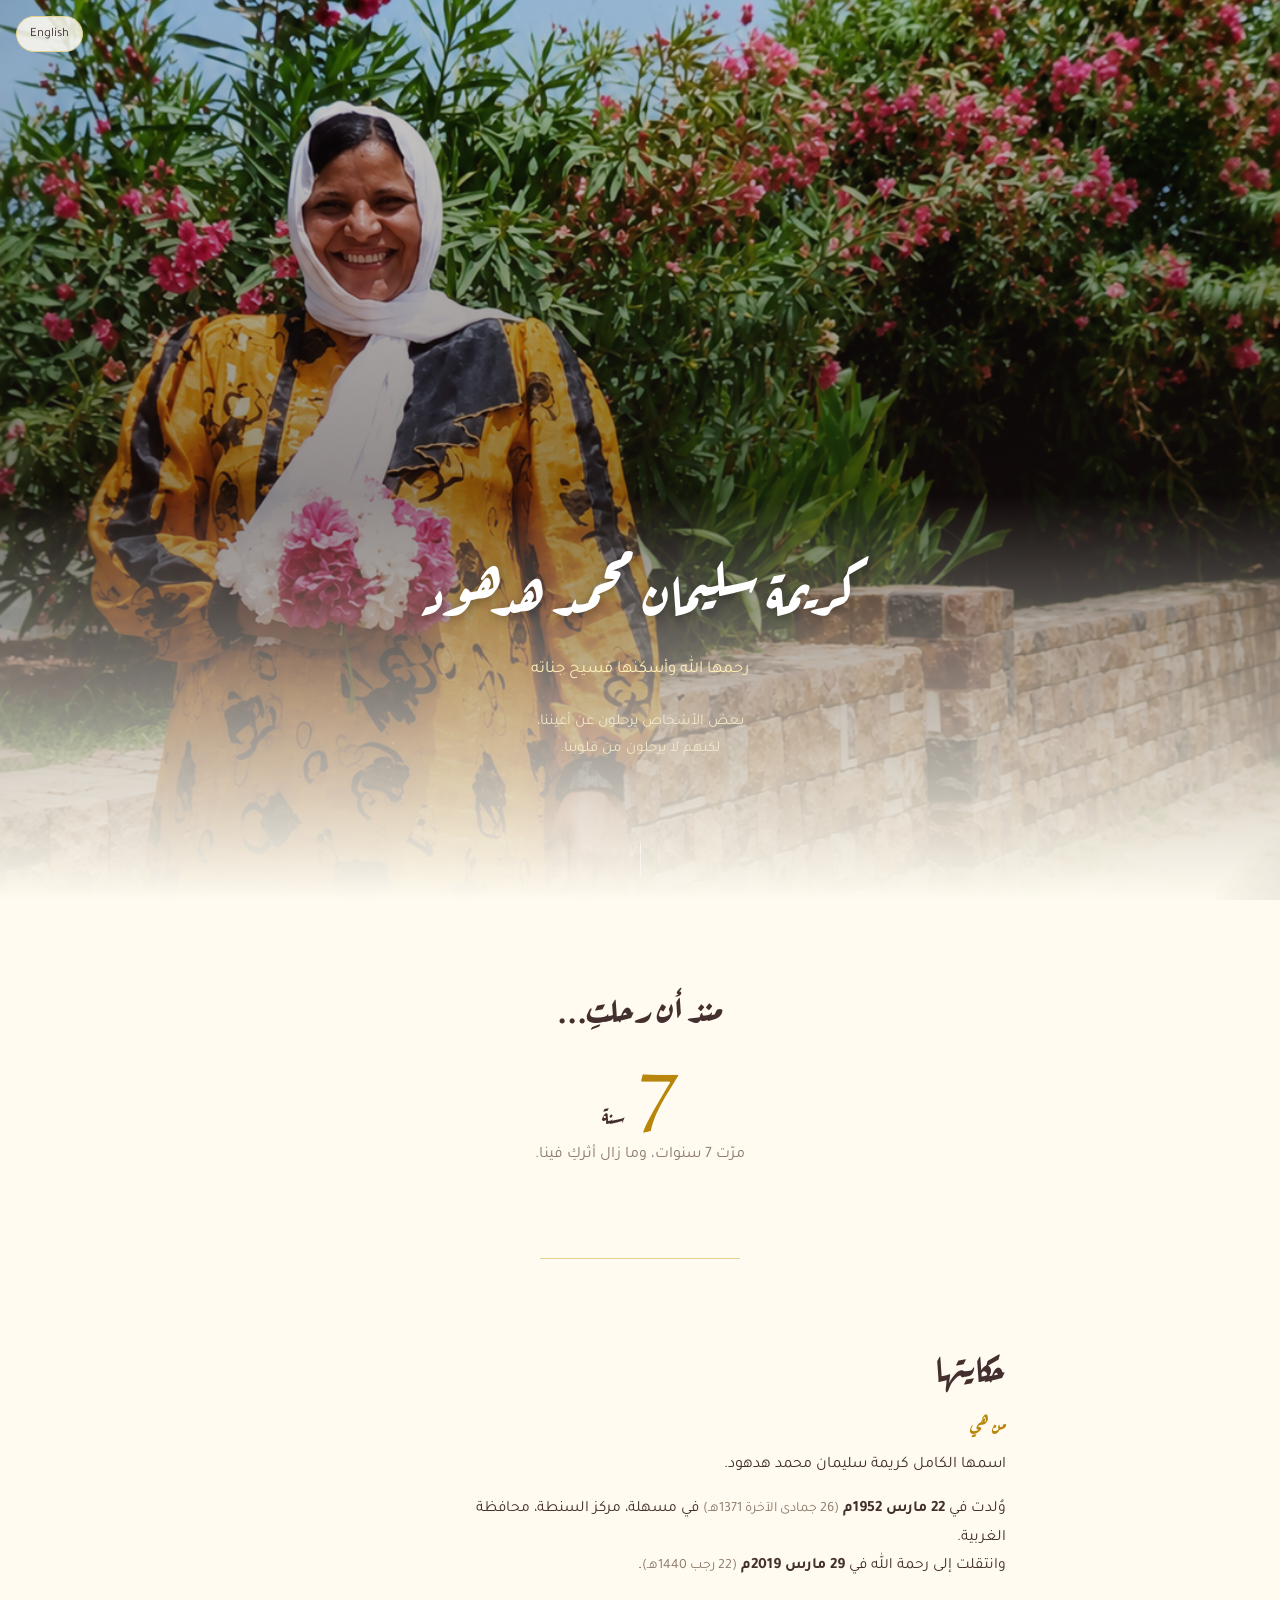
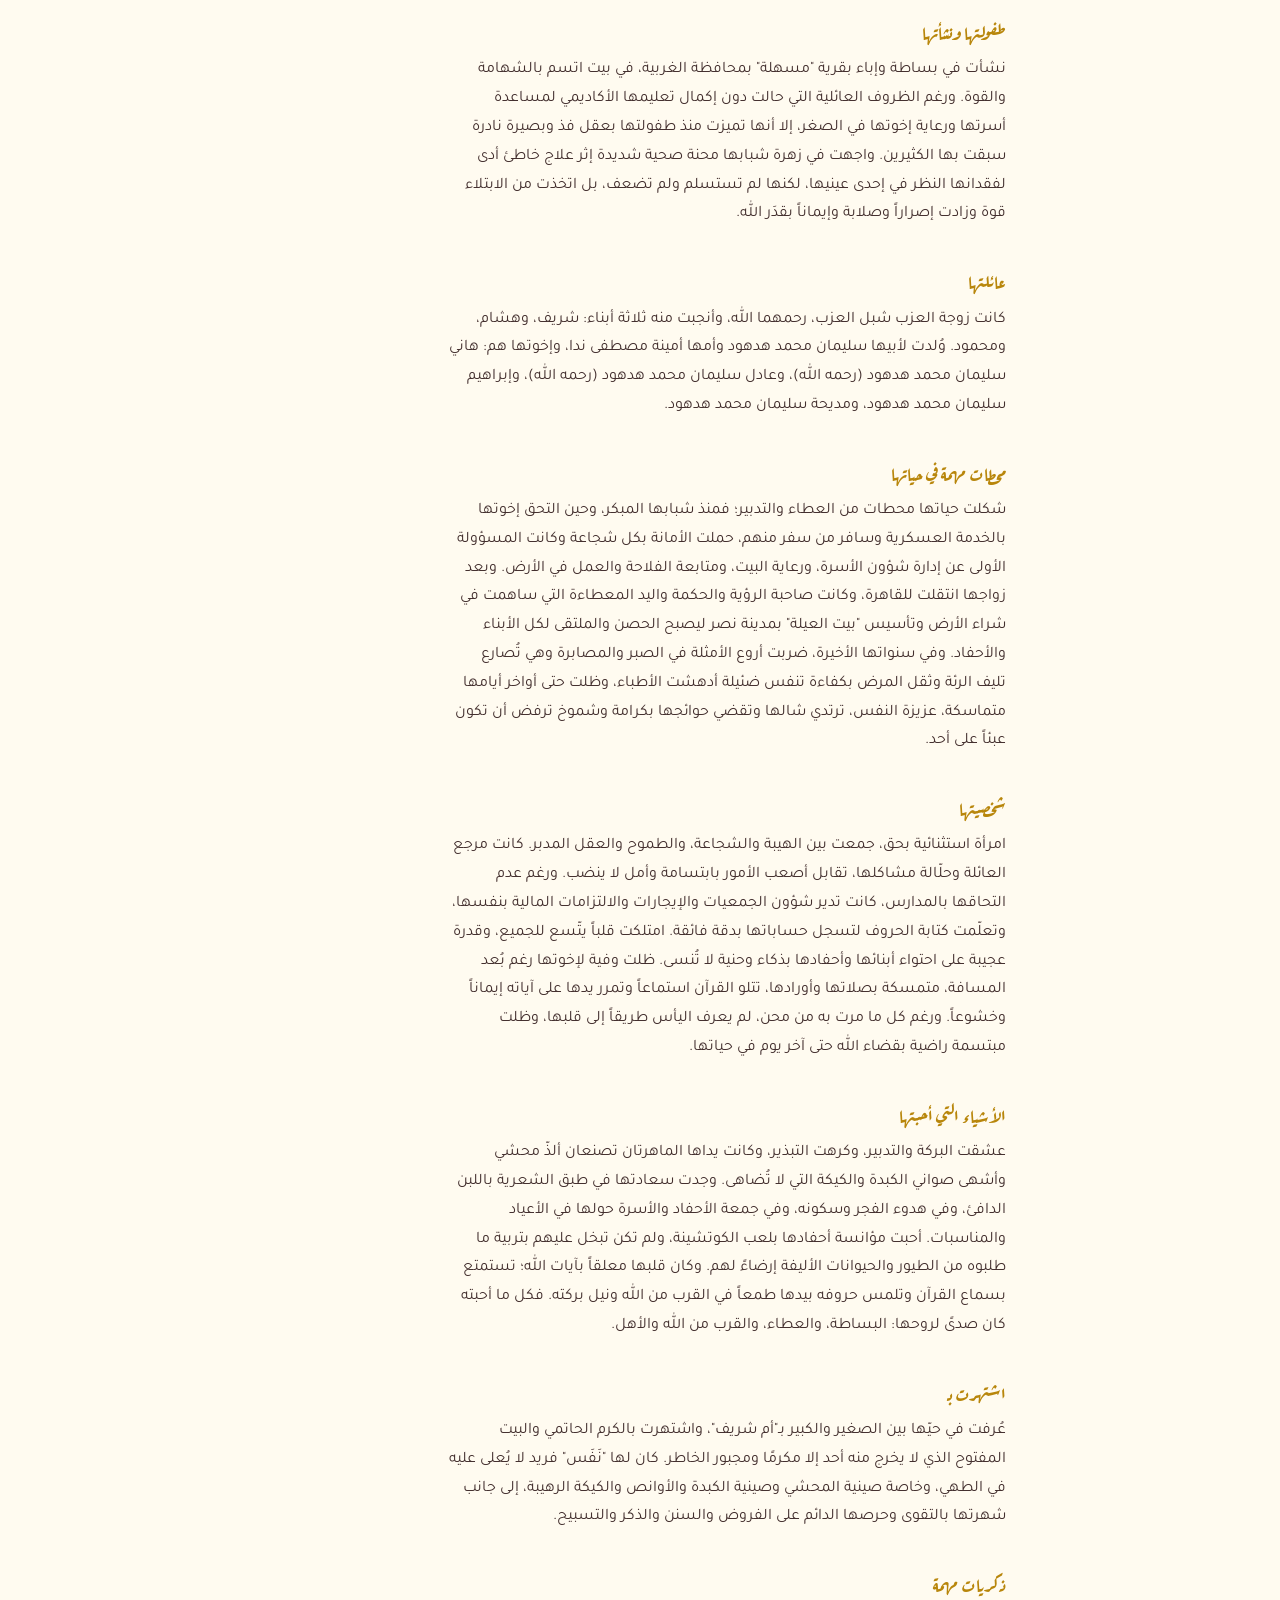
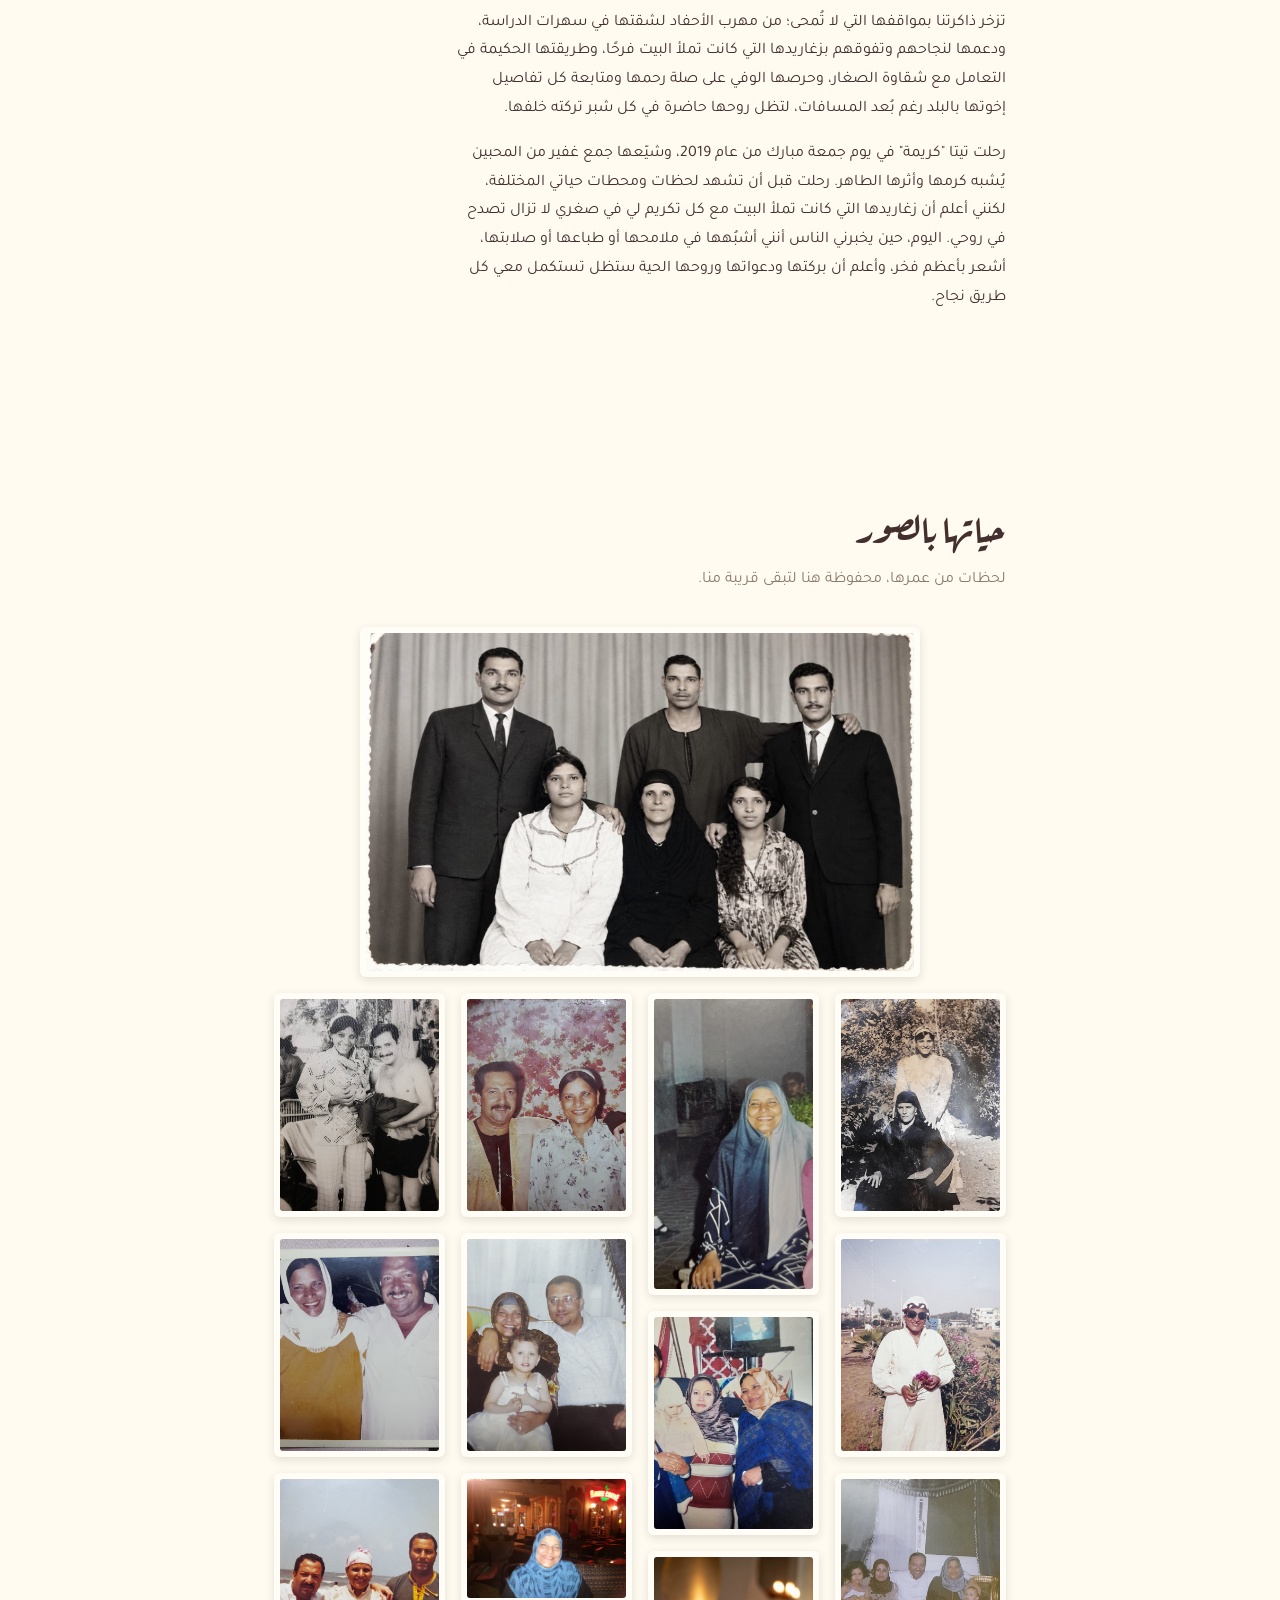
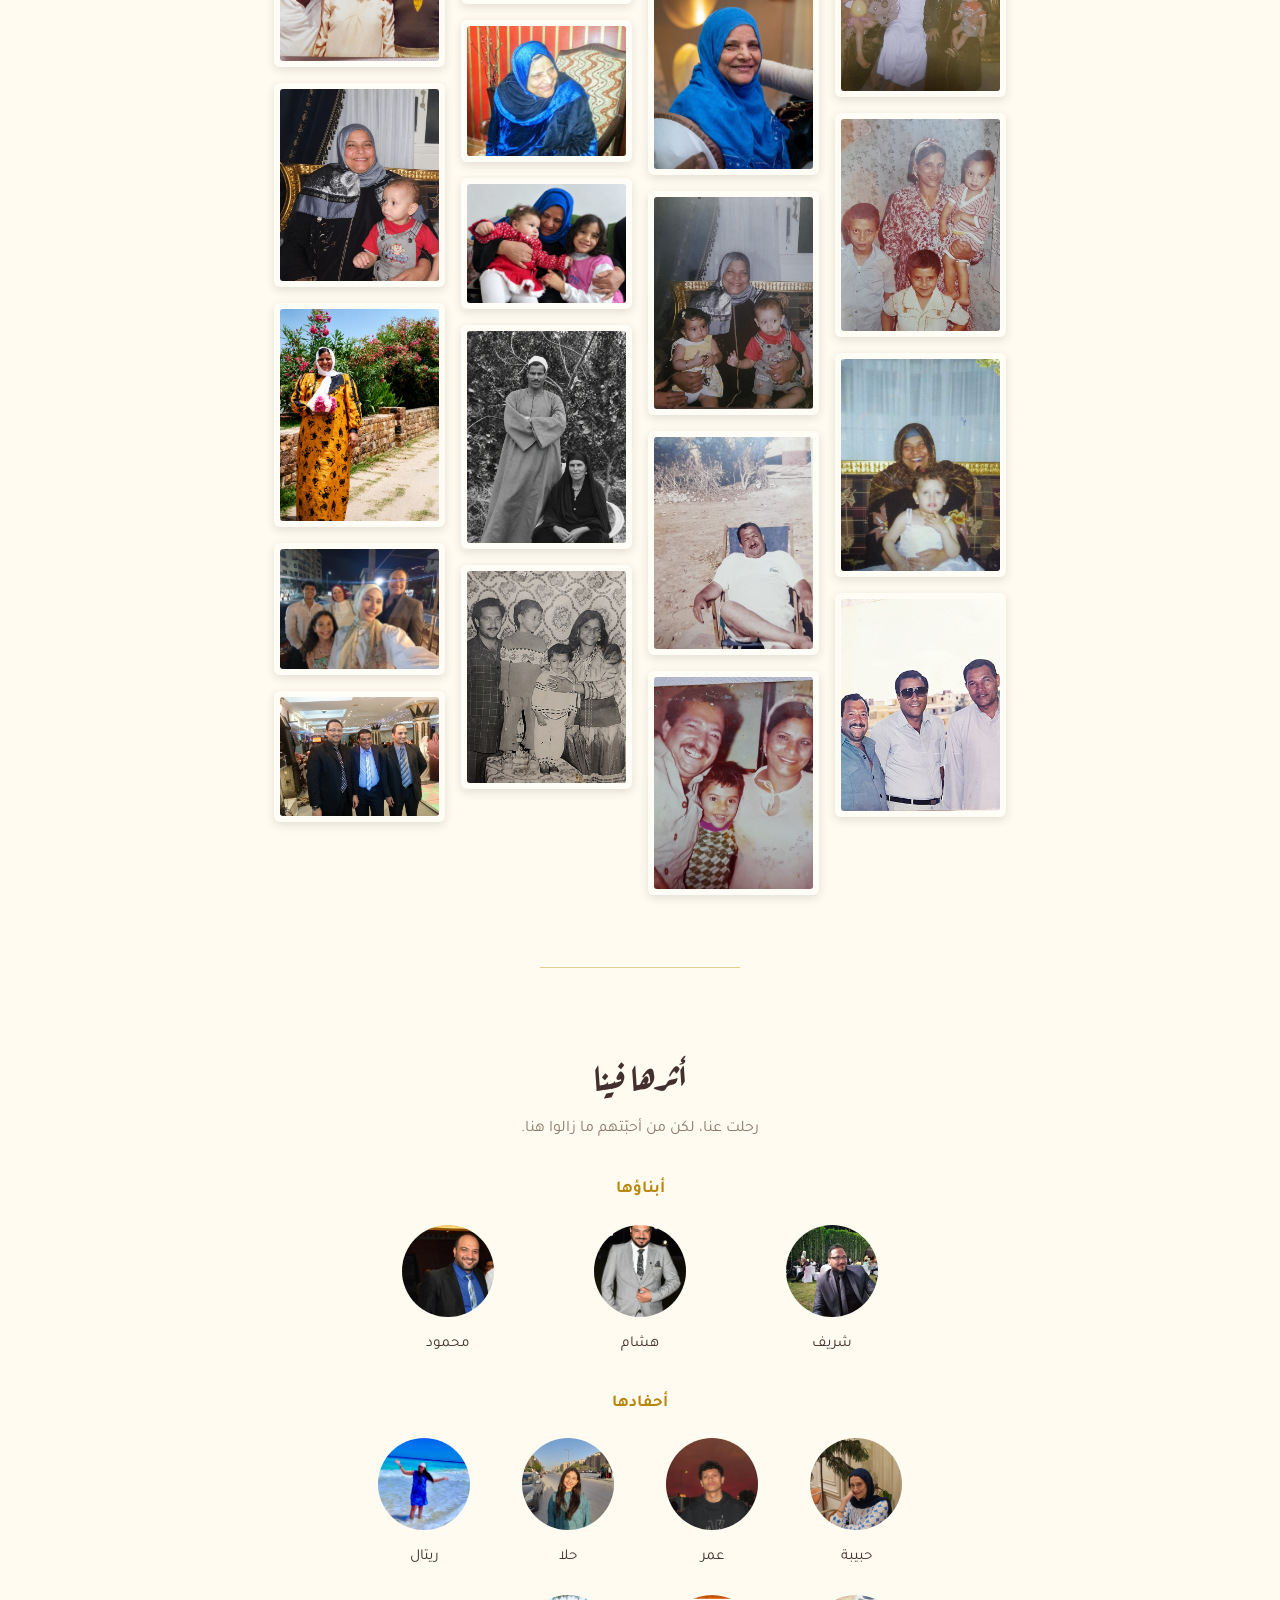
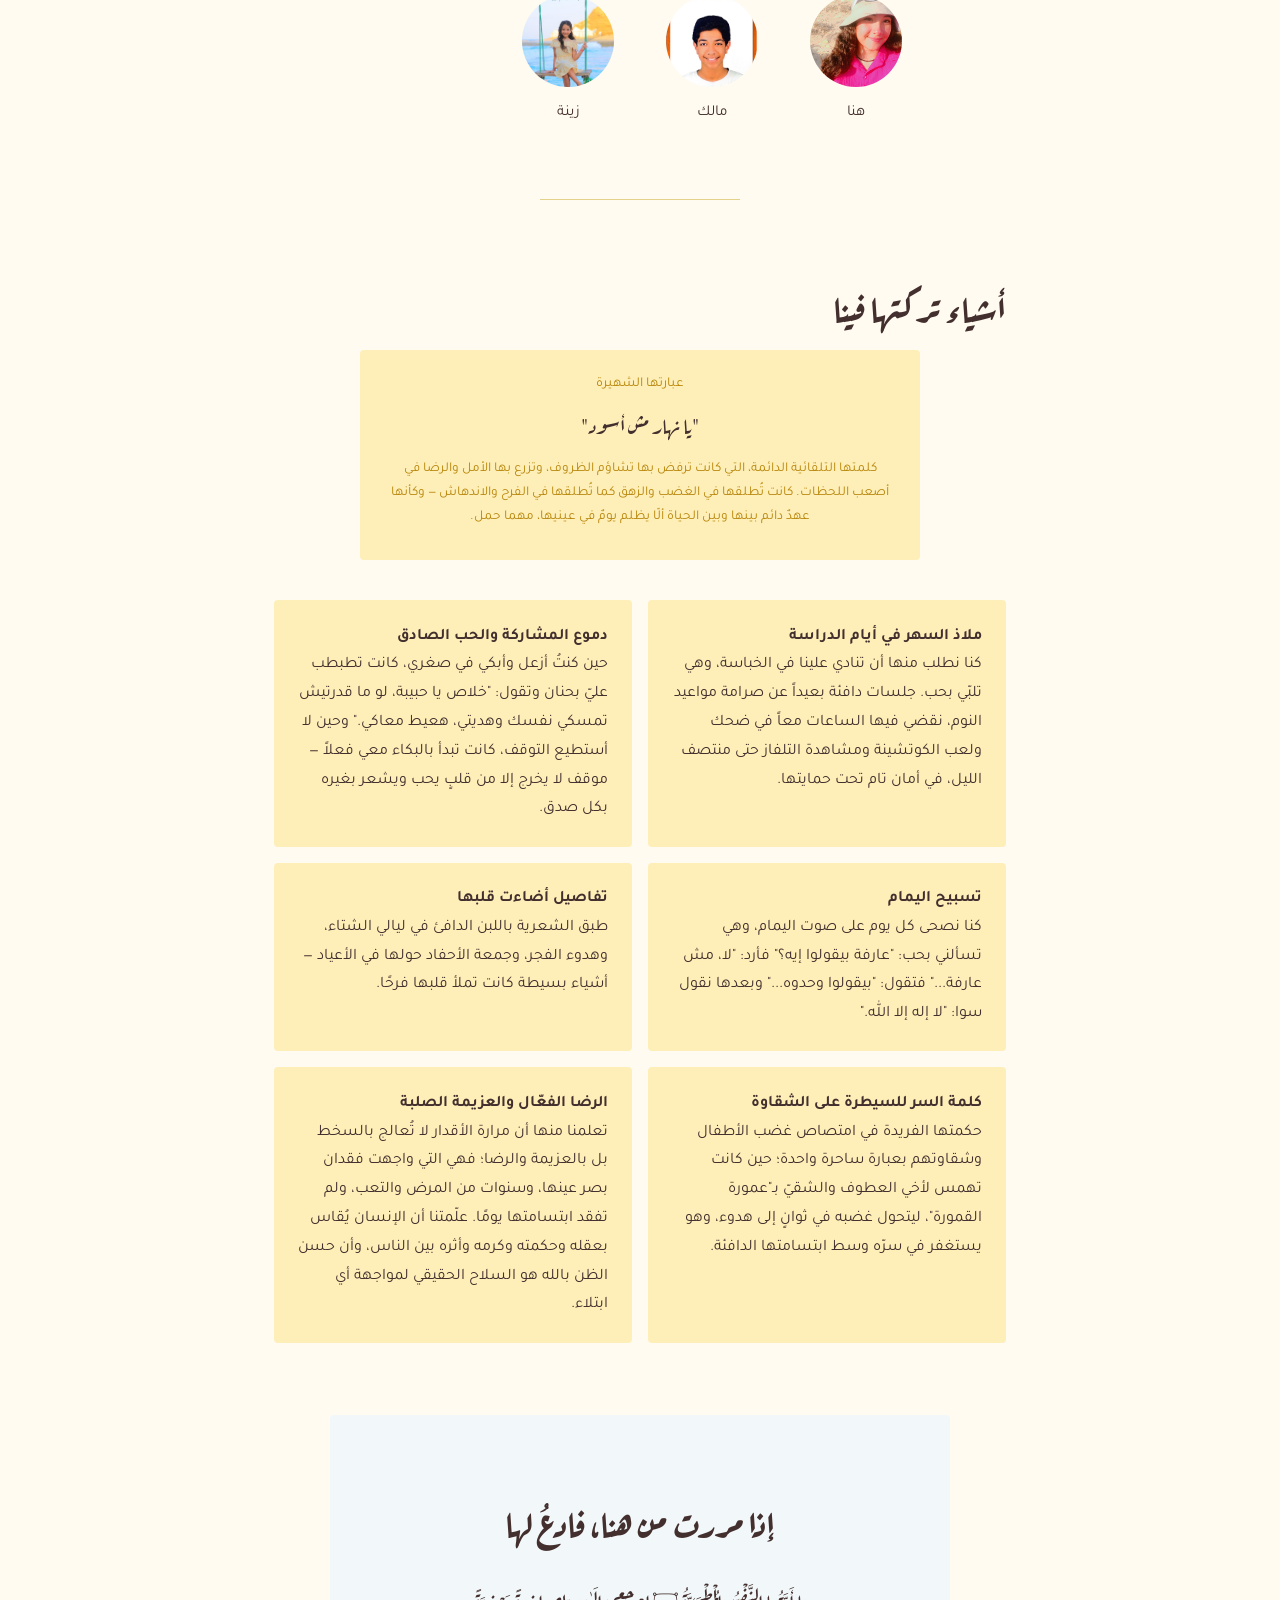
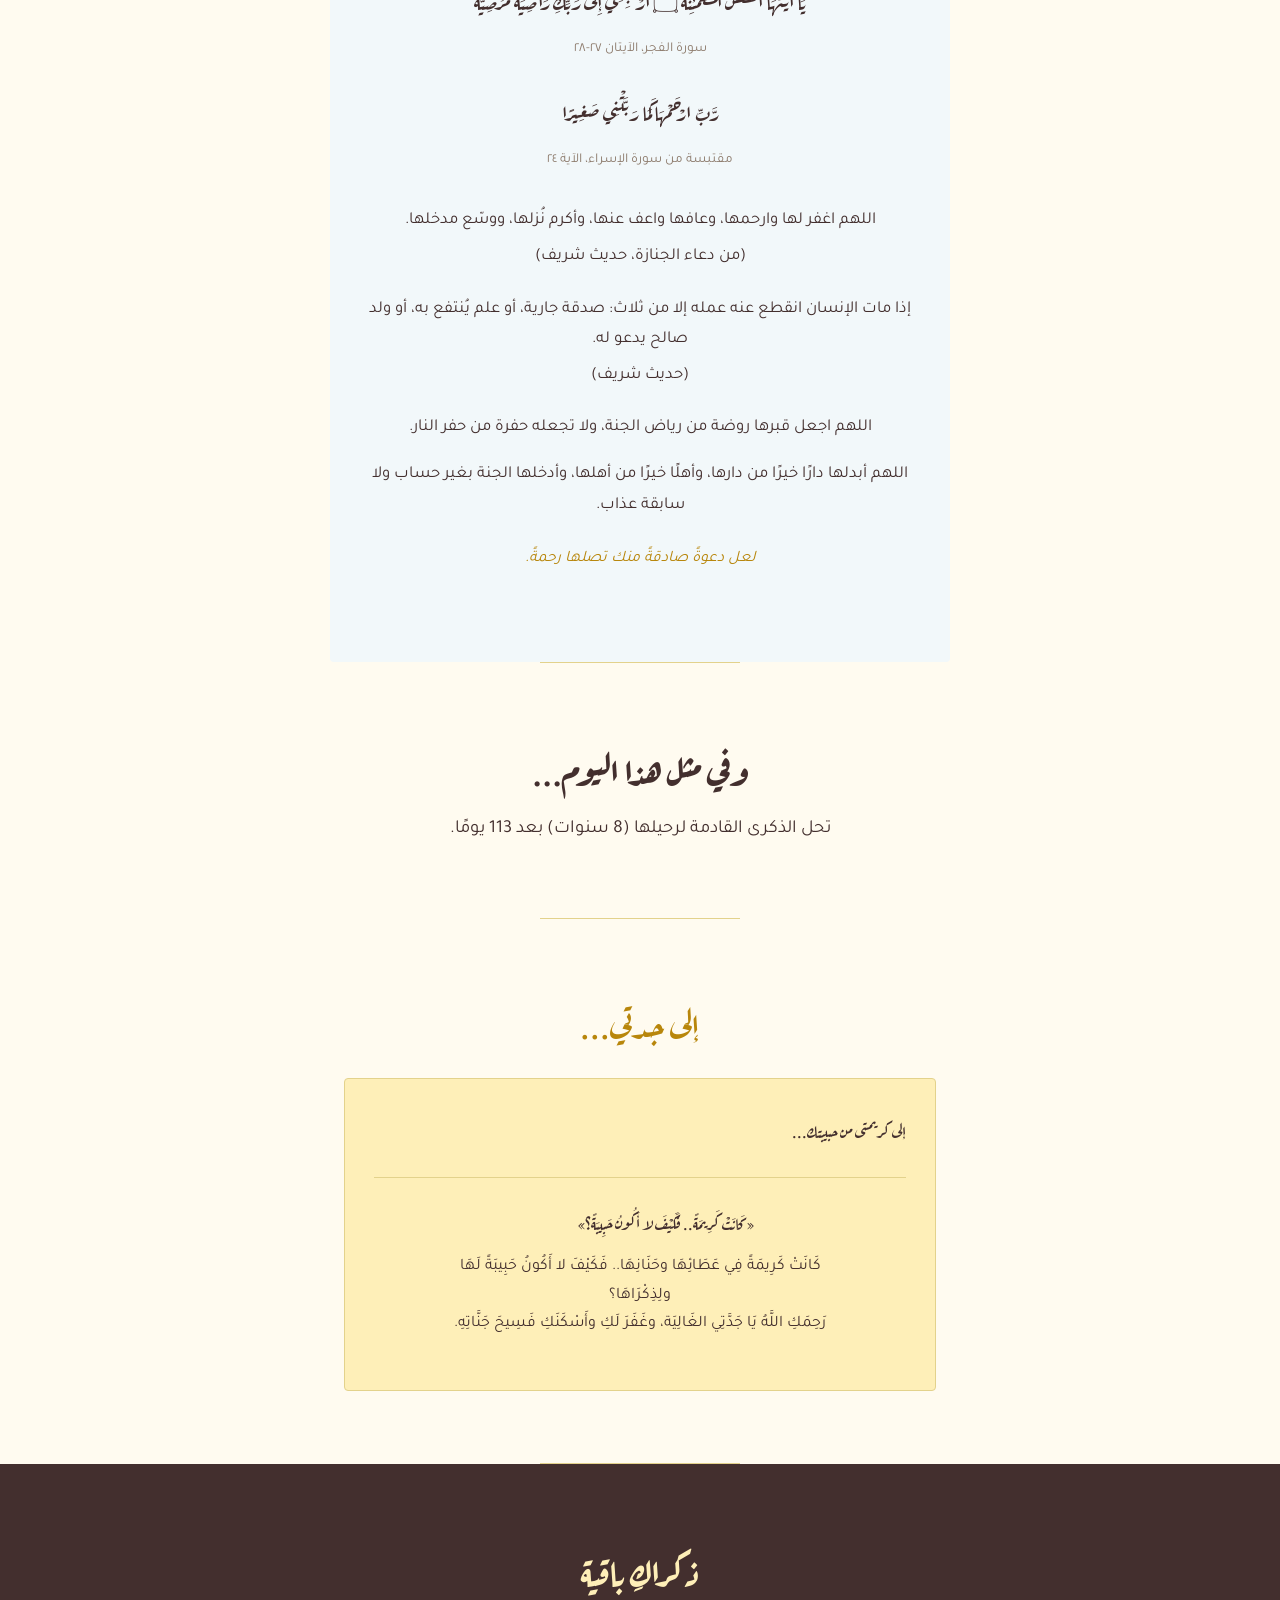
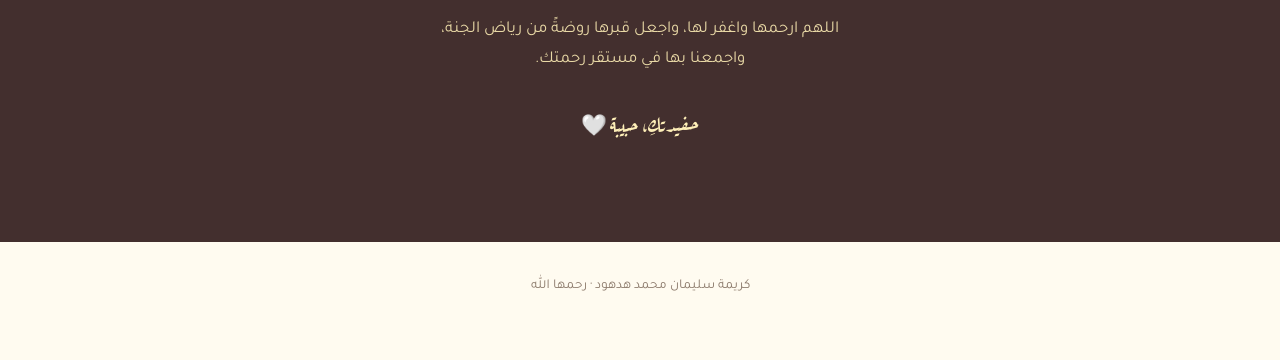
==== index.html @ f79d5afb "karimaa" ====
<!DOCTYPE html>
<html lang="ar" dir="rtl">
<head>
  <meta charset="UTF-8">
  <meta name="viewport" content="width=device-width, initial-scale=1.0">
  <title>كريمة سليمان محمد هدهود – في ذاكرتنا إلى الأبد</title>
  <meta name="description" content="صفحة تذكارية لكريمة سليمان محمد هدهود، رحمها الله. قصتها، صورها، وذكرياتنا معها، محفوظة هنا لتبقى حاضرة معنا على الدوام.">
  <meta name="robots" content="index, follow">
    <link rel="canonical" href="https://habibasherif-525.github.io/Karema_Soliman./">

  <!-- Open Graph -->
  <meta property="og:type" content="website">
  <meta property="og:title" content="كريمة سليمان محمد هدهود – في ذاكرتنا إلى الأبد">
  <meta property="og:description" content="صفحة تذكارية لكريمة سليمان محمد هدهود، رحمها الله. قصتها، صورها، وذكرياتنا معها.">
  <meta property="og:image" content="https://habibasherif-525.github.io/Karema_Soliman./assets/photos/تيتا الواجهة الرسمية.png>
  <meta property="og:url" content="https://habibasherif-525.github.io/Karema_Soliman./">
  <meta property="og:locale" content="ar_AR">
  
  <meta name="theme-color" content="#FFFBF0">

  <!-- Fonts: Aref Ruqaa (headings/name — artistic ruqaa script), Tajawal (body/long text) -->
  <link rel="preconnect" href="https://fonts.googleapis.com">
  <link rel="preconnect" href="https://fonts.gstatic.com" crossorigin>
  <link href="https://fonts.googleapis.com/css2?family=Aref+Ruqaa:wght@400;700&family=Tajawal:wght@300;400;500;700&display=swap" rel="stylesheet">

  <link rel="stylesheet" href="style.css">
</head>
<body>

  <div class="page-fold page-fold--tl" aria-hidden="true"></div>
  <div class="page-fold page-fold--br" aria-hidden="true"></div>

  <a href="index-en.html" class="lang-link" lang="en">English</a>

  <main>

    <!-- ============ HERO ============ -->
    <section class="hero" id="hero" aria-label="الترحيب">
      <div class="hero__media">
        <img src="assets/photos/تيتا الواجهة الرسمية.png" alt="[صورة جدتي]" class="hero__photo real-photo" data-placeholder-label="[صورة جدتي]">
        <div class="hero__overlay" aria-hidden="true"></div>
      </div>
      <div class="hero__content">
        <h1 class="hero__name js-fade-item">كريمة سليمان محمد هدهود</h1>
        <p class="hero__phrase js-fade-item">رحمها الله وأسكنها فسيح جناته</p>
        <p class="hero__quote js-fade-item">بعض الأشخاص يرحلون عن أعيننا، لكنهم لا يرحلون من قلوبنا.</p>
      </div>
      <div class="hero__scroll-cue" aria-hidden="true">
        <span></span>
      </div>
    </section>

    <!-- ============ YEARS SINCE ============ -->
    <section class="section section--center" id="years-since" aria-labelledby="years-since-title">
      <h2 id="years-since-title" class="section__title">منذ أن رحلتِ...</h2>
      <p class="years__number" id="yearsNumber" aria-live="polite">
        <span id="yearsValue">0</span> <span class="years__unit">سنة</span>
      </p>
      <p class="years__subtitle" id="yearsSubtitle">مرّت السنون، وما زال أثركِ فينا.</p>
    </section>

    <hr class="divider" aria-hidden="true">

    <!-- ============ HER STORY ============ -->
        <section class="section section--prose" id="story" aria-labelledby="story-title">
      <h2 id="story-title" class="section__title">حكايتها</h2>

      <div class="prose-block">
        <h3>من هي</h3>
        <p>
          اسمها الكامل كريمة سليمان محمد هدهود.
        </p>
        <p class="prose-block__dates">
          وُلدت في <strong>22 مارس 1952م</strong> <span class="hijri">(26 جمادى الآخرة 1371هـ)</span> في مسهلة، مركز السنطة، محافظة الغربية.<br>
          وانتقلت إلى رحمة الله في <strong>29 مارس 2019م</strong> <span class="hijri">(22 رجب 1440هـ)</span>.
        </p>
      </div>

      <div class="prose-block">
        <h3>طفولتها ونشأتها</h3>
        <p>نشأت في بساطة وإباء بقرية "مسهلة" بمحافظة الغربية، في بيت اتسم بالشهامة والقوة. ورغم الظروف العائلية التي حالت دون إكمال تعليمها الأكاديمي لمساعدة أسرتها ورعاية إخوتها في الصغر، إلا أنها تميزت منذ طفولتها بعقل فذ وبصيرة نادرة سبقت بها الكثيرين. واجهت في زهرة شبابها محنة صحية شديدة إثر علاج خاطئ أدى لفقدانها النظر في إحدى عينيها، لكنها لم تستسلم ولم تضعف، بل اتخذت من الابتلاء قوة وزادت إصراراً وصلابة وإيماناً بقدَر الله.</p>
      </div>

      <div class="prose-block">
        <h3>عائلتها</h3>
        <p>
         كانت زوجة العزب شبل العزب، رحمهما الله، وأنجبت منه ثلاثة أبناء: شريف، وهشام، ومحمود. وُلدت لأبيها سليمان محمد هدهود وأمها أمينة مصطفى ندا، وإخوتها هم: هاني سليمان محمد هدهود (رحمه الله)، وعادل سليمان محمد هدهود (رحمه الله)، وإبراهيم سليمان محمد هدهود، ومديحة سليمان محمد هدهود.
        </p>
      </div>

      <div class="prose-block">
        <h3>محطات مهمة في حياتها</h3>
        <p>شكلت حياتها محطات من العطاء والتدبير؛ فمنذ شبابها المبكر، وحين التحق إخوتها بالخدمة العسكرية وسافر من سفر منهم، حملت الأمانة بكل شجاعة وكانت المسؤولة الأولى عن إدارة شؤون الأسرة، ورعاية البيت، ومتابعة الفلاحة والعمل في الأرض. وبعد زواجها انتقلت للقاهرة، وكانت صاحبة الرؤية والحكمة واليد المعطاءة التي ساهمت في شراء الأرض وتأسيس "بيت العيلة" بمدينة نصر ليصبح الحصن والملتقى لكل الأبناء والأحفاد. وفي سنواتها الأخيرة، ضربت أروع الأمثلة في الصبر والمصابرة وهي تُصارع تليف الرئة وثقل المرض بكفاءة تنفس ضئيلة أدهشت الأطباء، وظلت حتى أواخر أيامها متماسكة، عزيزة النفس، ترتدي شالها وتقضي حوائجها بكرامة وشموخ ترفض أن تكون عبئاً على أحد.</p>
      </div>

      <div class="prose-block">
        <h3>شخصيتها</h3>
        <p>امرأة استثنائية بحق، جمعت بين الهيبة والشجاعة، والطموح والعقل المدبر. كانت مرجع العائلة وحلّالة مشاكلها، تقابل أصعب الأمور بابتسامة وأمل لا ينضب. ورغم عدم التحاقها بالمدارس، كانت تدير شؤون الجمعيات والإيجارات والالتزامات المالية بنفسها، وتعلّمت كتابة الحروف لتسجل حساباتها بدقة فائقة. امتلكت قلباً يتّسع للجميع، وقدرة عجيبة على احتواء أبنائها وأحفادها بذكاء وحنية لا تُنسى. ظلت وفية لإخوتها رغم بُعد المسافة، متمسكة بصلاتها وأورادها، تتلو القرآن استماعاً وتمرر يدها على آياته إيماناً وخشوعاً. ورغم كل ما مرت به من محن، لم يعرف اليأس طريقاً إلى قلبها، وظلت مبتسمة راضية بقضاء الله حتى آخر يوم في حياتها.</p>
      </div>

      <div class="prose-block">
        <h3>الأشياء التي أحبتها</h3>
        <p>عشقت البركة والتدبير، وكرهت التبذير، وكانت يداها الماهرتان تصنعان ألذّ محشي وأشهى صواني الكبدة والكيكة التي لا تُضاهى. وجدت سعادتها في طبق الشعرية باللبن الدافئ، وفي هدوء الفجر وسكونه، وفي جمعة الأحفاد والأسرة حولها في الأعياد والمناسبات. أحبت مؤانسة أحفادها بلعب الكوتشينة، ولم تكن تبخل عليهم بتربية ما طلبوه من الطيور والحيوانات الأليفة إرضاءً لهم. وكان قلبها معلقاً بآيات الله؛ تستمتع بسماع القرآن وتلمس حروفه بيدها طمعاً في القرب من الله ونيل بركته. فكل ما أحبته كان صدىً لروحها: البساطة، والعطاء، والقرب من الله والأهل.</p>
      </div>

      <div class="prose-block">
        <h3>اشتهرت بـ</h3>
        <p>عُرفت في حيّها بين الصغير والكبير بـ"أم شريف"، واشتهرت بالكرم الحاتمي والبيت المفتوح الذي لا يخرج منه أحد إلا مكرمًا ومجبور الخاطر. كان لها "نَفَس" فريد لا يُعلى عليه في الطهي، وخاصة صينية المحشي وصينية الكبدة والأوانص والكيكة الرهيبة، إلى جانب شهرتها بالتقوى وحرصها الدائم على الفروض والسنن والذكر والتسبيح.</p>
      </div>

      <div class="prose-block">
        <h3>ذكريات مهمة</h3>
        <p>تزخر ذاكرتنا بمواقفها التي لا تُمحى؛ من مهرب الأحفاد لشقتها في سهرات الدراسة، ودعمها لنجاحهم وتفوقهم بزغاريدها التي كانت تملأ البيت فرحًا، وطريقتها الحكيمة في التعامل مع شقاوة الصغار، وحرصها الوفي على صلة رحمها ومتابعة كل تفاصيل إخوتها بالبلد رغم بُعد المسافات، لتظل روحها حاضرة في كل شبر تركته خلفها.</p>
  <p>رحلت تيتا "كريمة" في يوم جمعة مبارك من عام 2019، وشيّعها جمع غفير من المحبين يُشبه كرمها وأثرها الطاهر. رحلت قبل أن تشهد لحظات ومحطات حياتي المختلفة، لكنني أعلم أن زغاريدها التي كانت تملأ البيت مع كل تكريم لي في صغري لا تزال تصدح في روحي. اليوم، حين يخبرني الناس أنني أشبُهها في ملامحها أو طباعها أو صلابتها، أشعر بأعظم فخر، وأعلم أن بركتها ودعواتها وروحها الحية ستظل تستكمل معي كل طريق نجاح.</p>
</div>
    </section>

<!-- ============ PHOTO GALLERY ============ -->
    <section class="section" id="gallery" aria-labelledby="gallery-title">
      <h2 id="gallery-title" class="section__title">حياتها بالصور</h2>
      <p class="section__lede">لحظات من عمرها، محفوظة هنا لتبقى قريبة منا.</p>

      <div class="gallery" id="galleryGrid">
       <button class="photo-frame photo-frame--featured" aria-haspopup="dialog">
          <img src="assets/photos/تيتا مع اخواتها.jpeg" alt="تيتا مع اخواتها و والدتها" loading="lazy" class="real-photo" data-placeholder-label="تيتا مع إخوتها">
        </button>
        <button class="photo-frame" aria-haspopup="dialog">
          <img src="assets/photos/تيتا ومامتها.jpeg" alt="تيتا كريمة مع والدتها" loading="lazy" class="real-photo" data-placeholder-label="تيتا كريمة مع والدتها">
        </button>
        <button class="photo-frame" aria-haspopup="dialog">
          <img src="assets/photos/تيتا.jpeg" alt="تيتا كريمة" loading="lazy" class="real-photo" data-placeholder-label="تيتا كريمة">
        </button>
        <button class="photo-frame" aria-haspopup="dialog">
          <img src="assets/photos/احنا وتيتا.jpeg" alt="تيتا مع ابنها البكر و زوجته وحفيديها حبيبة و عمر" loading="lazy" class="real-photo" data-placeholder-label="تيتا مع ابنها البكر">
        </button>
        <button class="photo-frame " aria-haspopup="dialog">
          <img src="assets/photos/تيتا مع ولادها.jpeg" alt="تيتا مع أبنائها" loading="lazy" class="real-photo" data-placeholder-label="تيتا مع أبنائها">
        </button>
        <button class="photo-frame" aria-haspopup="dialog">
          <img src="assets/photos/انا وتيتا.jpeg" alt="تيتا كريمة مع حفيدتها حبيبة" loading="lazy" class="real-photo" data-placeholder-label="تيتا مع حبيبة">
        </button>
        <button class="photo-frame" aria-haspopup="dialog">
          <img src="assets/photos/جدو وجدوهانى و جدوعادل.jpeg" alt="زوجها واخوها عادل و اخوها هانى" loading="lazy" class="real-photo" data-placeholder-label="جدو مع هاني وعادل">
        </button>
        <button class="photo-frame" aria-haspopup="dialog">
          <img src="assets/photos/تيتة فى فرح بابا.jpeg" alt="تيتا كريمة فى فرح ابنها البكر شريف" loading="lazy" class="real-photo" data-placeholder-label="تيتا في فرح شريف">
        </button>
        <button class="photo-frame" aria-haspopup="dialog">
          <img src="assets/photos/انا و ماما و تيتا.jpeg" alt="تيتا مع حفيدتها حبيبة وزوجة ابنها البكر هبة" loading="lazy" class="real-photo" data-placeholder-label="تيتا مع حبيبة وهبة">
        </button>
        <button class="photo-frame" aria-haspopup="dialog">
          <img src="assets/photos/تيتا6.jpg" alt="تيتا كريمة" loading="lazy" class="real-photo" data-placeholder-label="تيتا كريمة">
        </button>
        <button class="photo-frame" aria-haspopup="dialog">
          <img src="assets/photos/تيتا و عمر و ريتال.jpeg" alt="تيتا مع حفيديها عمر و ريتال" loading="lazy" class="real-photo" data-placeholder-label="تيتا مع عمر وريتال">
        </button>
        <button class="photo-frame" aria-haspopup="dialog">
          <img src="assets/photos/جدو.jpeg" alt="جدو العزب" loading="lazy" class="real-photo" data-placeholder-label="جدو العزب">
        </button>
        <button class="photo-frame" aria-haspopup="dialog">
          <img src="assets/photos/تيتا و جدو الوان 3.jpeg" alt="تيتا مع زوجها العزب" loading="lazy" class="real-photo" data-placeholder-label="تيتا وجدو">
        </button>
        <button class="photo-frame" aria-haspopup="dialog">
          <img src="assets/photos/تيتا و جدو الوان2.jpeg" alt="تيتا مع زوجها العزب" loading="lazy" class="real-photo" data-placeholder-label="تيتا وجدو">
        </button>
        <button class="photo-frame" aria-haspopup="dialog">
          <img src="assets/photos/انا و بابا و تيتا.jpeg" alt="تيتا مع ابنها شريف وحفيدتها حبيبة" loading="lazy" class="real-photo" data-placeholder-label="تيتا مع شريف وحبيبة">
        </button> 
        <button class="photo-frame" aria-haspopup="dialog">
          <img src="assets/photos/تيتا5.jpeg" alt="تيتا كريمة" loading="lazy" class="real-photo" data-placeholder-label="تيتا كريمة">
        </button>
        <button class="photo-frame" aria-haspopup="dialog">
          <img src="assets/photos/تيتا4.jpeg" alt="تيتا كريمة" loading="lazy" class="real-photo" data-placeholder-label="تيتا كريمة">
        </button>
        <button class="photo-frame" aria-haspopup="dialog">
          <img src="assets/photos/hdانا و تيتا و هنا.png" alt="تيتا مع حفيدتيها حبيبة وهنا" loading="lazy" class="real-photo" data-placeholder-label="تيتا مع حبيبة وهنا">
        </button>
        <button class="photo-frame" aria-haspopup="dialog">
          <img src="assets/photos/جدوابراهيم مع مامته.png" alt="والدتها مع اخوها ابراهيم" loading="lazy" class="real-photo" data-placeholder-label="والدتها مع إبراهيم">
        </button>
        <button class="photo-frame" aria-haspopup="dialog">
          <img src="assets/photos/تيتا و جدو مع عيالهم.jpeg" alt="تيتا وزوجها مع ابنيهما شريف وهشام" loading="lazy" class="real-photo" data-placeholder-label="تيتا وجدو مع أولادهم">
        </button>
        <button class="photo-frame" aria-haspopup="dialog">
          <img src="assets/photos/تيتا و جدو.jpeg" alt="تيتا مع زوجها العزب" loading="lazy" class="real-photo" data-placeholder-label="تيتا وجدو">
        </button>
        <button class="photo-frame" aria-haspopup="dialog">
          <img src="assets/photos/تيتا وجدو الوان.jpeg" alt="تيتا مع زوجها العزب" loading="lazy" class="real-photo" data-placeholder-label="تيتا وجدو">
        </button>
        <button class="photo-frame" aria-haspopup="dialog">
          <img src="assets/photos/تيتا و جدو و جدو عادل.jpeg" alt="تيتا مع زوجها العزب واخوها عادل" loading="lazy" class="real-photo" data-placeholder-label="تيتا وجدو وعادل">
        </button>
        <button class="photo-frame" aria-haspopup="dialog">
          <img src="assets/photos/تيتا و عمر.jpeg" alt="تيتا مع حفيدها عمر" loading="lazy" class="real-photo" data-placeholder-label="تيتا مع عمر">
        </button>
        <button class="photo-frame" aria-haspopup="dialog">
          <img src="assets/photos/تيتا الواجهة الرسمية.png" alt= "تيتا كريمة " loading="lazy" class="real-photo" data-placeholder-label="تيتا مع عمر">
        </button>
        <button class="photo-frame" aria-haspopup="dialog">
          <img src="assets/photos/احنا.jpeg" alt=  "ابنها شريف وزوجته هبة، وأولادهما: حبيبة، وعمر، وحلا." loading="lazy" class="real-photo" data-placeholder-label="تيتا مع عمر">
        </button>
        <button class="photo-frame" aria-haspopup="dialog">
          <img src="assets/photos/شريف وهشام و محمود.jpg" alt=   "شريف وهشام و محمود "  " loading="lazy" class="real-photo" data-placeholder-label="تيتا مع عمر">
        </button>
      </div>
    </section>

    <hr class="divider" aria-hidden="true">
    <!-- ============ LEGACY / FAMILY ============ -->
    <section class="section section--center" id="legacy" aria-labelledby="legacy-title">
      <h2 id="legacy-title" class="section__title">أثرها فينا</h2>
      <p class="section__lede">رحلت عنا، لكن من أحبّتهم ما زالوا هنا.</p>

      <h3 class="legacy__group-title">أبناؤها</h3>
      <div class="legacy__grid">
        <div class="legacy__person">
          <button class="legacy__photo-btn" aria-haspopup="dialog">
          <img src="assets/family/sherif.jpeg" alt="صورة شريف" loading="lazy" class="legacy__photo real-photo" data-placeholder-label="شريف">
          </button>
          <p class="legacy__name">شريف</p>
        </div>
        <div class="legacy__person">
          <button class="legacy__photo-btn" aria-haspopup="dialog">
          <img src="assets/family/hisham.jpeg" alt="صورة هشام" loading="lazy" class="legacy__photo real-photo" data-placeholder-label="هشام">
          </button>
          <p class="legacy__name">هشام</p>
        </div>
        <div class="legacy__person">
          <button class="legacy__photo-btn" aria-haspopup="dialog">
          <img src="assets/family/mahmoud.jpg" alt="صورة محمود" loading="lazy" class="legacy__photo real-photo" data-placeholder-label="محمود">
          </button>
          <p class="legacy__name">محمود</p>
        </div>
      </div>

      <h3 class="legacy__group-title">أحفادها</h3>
      <div class="legacy__grid">
        <div class="legacy__person">
          <button class="legacy__photo-btn" aria-haspopup="dialog">
          <img src="assets/family/habiba.jpeg" alt="صورة حبيبة" loading="lazy" class="legacy__photo real-photo" data-placeholder-label="حبيبة">
          </button>
          <p class="legacy__name">حبيبة</p>
        </div>
        <div class="legacy__person">
          <button class="legacy__photo-btn" aria-haspopup="dialog">
          <img src="assets/family/omar.jpeg" alt="صورة عمر" loading="lazy" class="legacy__photo real-photo" data-placeholder-label="عمر">
          </button>
          <p class="legacy__name">عمر</p>
        </div>
        <div class="legacy__person">
          <button class="legacy__photo-btn" aria-haspopup="dialog">
          <img src="assets/family/hala.jpeg" alt="صورة حلا" loading="lazy" class="legacy__photo real-photo" data-placeholder-label="حلا">
          </button>
          <p class="legacy__name">حلا</p>
        </div>
        <div class="legacy__person">
          <button class="legacy__photo-btn" aria-haspopup="dialog">
          <img src="assets/family/retal.png" alt="صورة ريتال" loading="lazy" class="legacy__photo real-photo" data-placeholder-label="ريتال">
          </button>
          <p class="legacy__name">ريتال</p>
        </div>
        <div class="legacy__person">
          <button class="legacy__photo-btn" aria-haspopup="dialog">
          <img src="assets/family/hana.jpeg" alt="صورة هنا" loading="lazy" class="legacy__photo real-photo" data-placeholder-label="هنا">
          </button>
          <p class="legacy__name">هنا</p>
        </div>
        <div class="legacy__person">
          <button class="legacy__photo-btn" aria-haspopup="dialog">
          <img src="assets/family/malek.jpeg" alt="صورة مالك" loading="lazy" class="legacy__photo real-photo" data-placeholder-label="مالك">
          </button>
          <p class="legacy__name">مالك</p>
        </div>
        <div class="legacy__person">
          <button class="legacy__photo-btn" aria-haspopup="dialog">
          <img src="assets/family/zeina.jpeg" alt="صورة زينة" loading="lazy" class="legacy__photo real-photo" data-placeholder-label="زينة">
          </button>
          <p class="legacy__name">زينة</p>
        </div>
      </div>
    </section>

    <hr class="divider" aria-hidden="true">

    <!-- ============ MEMORIES ============ -->
        <section class="section" id="memories" aria-labelledby="memories-title">
      <h2 id="memories-title" class="section__title">أشياء تركتها فينا</h2>

      <div class="memory-card memory-card--phrase">
        <p class="memory-card__label">عبارتها الشهيرة</p>
        <p class="memory-card__text">"يا نهار مش أسود"</p>
        <p class="memory-card__label" style="margin-top:0.8rem;">كلمتها التلقائية الدائمة، التي كانت ترفض بها تشاؤم الظروف، وتزرع بها الأمل والرضا في أصعب اللحظات. كانت تُطلقها في الغضب والزهق كما تُطلقها في الفرح والاندهاش — وكأنها عهدٌ دائم بينها وبين الحياة ألّا يظلم يومٌ في عينيها، مهما حمل.</p>
      </div>

      <div class="memories__grid">
        <div class="memory-card">
          <p class="memory-card__text"><strong>ملاذ السهر في أيام الدراسة</strong><br>كنا نطلب منها أن تنادي علينا في الخباسة، وهي تلبّي بحب. جلسات دافئة بعيداً عن صرامة مواعيد النوم، نقضي فيها الساعات معاً في ضحك ولعب الكوتشينة ومشاهدة التلفاز حتى منتصف الليل، في أمان تام تحت حمايتها.</p>
        </div>
        <div class="memory-card">
          <p class="memory-card__text"><strong>دموع المشاركة والحب الصادق</strong><br>حين كنتُ أزعل وأبكي في صغري، كانت تطبطب عليّ بحنان وتقول: "خلاص يا حبيبة، لو ما قدرتيش تمسكي نفسك وهديتي، هعيط معاكي." وحين لا أستطيع التوقف، كانت تبدأ بالبكاء معي فعلاً — موقف لا يخرج إلا من قلبٍ يحب ويشعر بغيره بكل صدق.</p>
        </div>
        <div class="memory-card">
          <p class="memory-card__text"><strong>تسبيح اليمام</strong><br>كنا نصحى كل يوم على صوت اليمام، وهي تسألني بحب: "عارفة بيقولوا إيه؟" فأرد: "لا، مش عارفة..." فتقول: "بيقولوا وحدوه..." وبعدها نقول سوا: "لا إله إلا الله."</p>
        </div>
        <div class="memory-card">
          <p class="memory-card__text"><strong>تفاصيل أضاءت قلبها</strong><br>طبق الشعرية باللبن الدافئ في ليالي الشتاء، وهدوء الفجر، وجمعة الأحفاد حولها في الأعياد — أشياء بسيطة كانت تملأ قلبها فرحًا.</p> 
        </div>
        <div class="memory-card">
          <p class="memory-card__text"><strong>كلمة السر للسيطرة على الشقاوة</strong><br>حكمتها الفريدة في امتصاص غضب الأطفال وشقاوتهم بعبارة ساحرة واحدة؛ حين كانت تهمس لأخي العطوف والشقيّ بـ"عمورة القمورة"، ليتحول غضبه في ثوانٍ إلى هدوء، وهو يستغفر في سرّه وسط ابتسامتها الدافئة.</p>
        </div>
        <div class="memory-card">
          <p class="memory-card__text"><strong>الرضا الفعّال والعزيمة الصلبة</strong><br>تعلمنا منها أن مرارة الأقدار لا تُعالج بالسخط بل بالعزيمة والرضا؛ فهي التي واجهت فقدان بصر عينها، وسنوات من المرض والتعب، ولم تفقد ابتسامتها يومًا. علّمتنا أن الإنسان يُقاس بعقله وحكمته وكرمه وأثره بين الناس، وأن حسن الظن بالله هو السلاح الحقيقي لمواجهة أي ابتلاء.</p>
        </div>
        
      </div>
    </section>

    <!-- ============ DUA ============ -->
    <section class="section section--center section--dua" id="dua" aria-labelledby="dua-title">
      <h2 id="dua-title" class="section__title">إذا مررت من هنا، فادعُ لها</h2>

      <blockquote class="dua__ayah">
        يَا أَيَّتُهَا النَّفْسُ الْمُطْمَئِنَّةُ ۝ ارْجِعِي إِلَىٰ رَبِّكِ رَاضِيَةً مَرْضِيَّةً
        <cite>سورة الفجر، الآيتان ٢٧-٢٨</cite>
      </blockquote>

      <blockquote class="dua__ayah">
        رَّبِّ ارْحَمْهَا كَمَا رَبَّتْنِي صَغِيرًا
        <cite>مقتبسة من سورة الإسراء، الآية ٢٤</cite>
      </blockquote>

      <div class="dua__list">
        <p>اللهم اغفر لها وارحمها، وعافها واعف عنها، وأكرم نُزلها، ووسّع مدخلها.</p>
        <p class="dua__source">(من دعاء الجنازة، حديث شريف)</p>

        <p>إذا مات الإنسان انقطع عنه عمله إلا من ثلاث: صدقة جارية، أو علم يُنتفع به، أو ولد صالح يدعو له.</p>
        <p class="dua__source">(حديث شريف)</p>

        <p>اللهم اجعل قبرها روضة من رياض الجنة، ولا تجعله حفرة من حفر النار.</p>
        <p>اللهم أبدلها دارًا خيرًا من دارها، وأهلًا خيرًا من أهلها، وأدخلها الجنة بغير حساب ولا سابقة عذاب.</p>
      </div>

      <p class="dua__closing">لعل دعوةً صادقةً منك تصلها رحمةً.</p>
    </section>

    <hr class="divider" aria-hidden="true">

    <!-- ============ ANNIVERSARY ============ -->
    <section class="section section--center" id="anniversary" aria-labelledby="anniversary-title">
      <h2 id="anniversary-title" class="section__title">وفي مثل هذا اليوم...</h2>
      <p class="anniversary__message" id="anniversaryMessage" aria-live="polite">
        [سيظهر هنا تلقائيًا رسالة عن ذكرى رحيلها]
      </p>
    </section>

    <hr class="divider" aria-hidden="true">

    <!-- ============ LETTER ============ -->
    <section class="section section--letter" id="letter" aria-labelledby="letter-title">
      <p class="letter__opening" id="letter-title">إلى جدتي...</p>
      <div class="letter__paper">
       <p style="font-family: 'Aref Ruqaa', serif;"> إلى كريمتى من حبيبتك...</p>

        <div class="letter__dedication">
          <p class="letter__dedication-title">«كَانَتْ كَرِيمَةً.. فَكَيْفَ لا أَكُونُ حَبِيبَةً؟»</p>
          <p>
            كَانَتْ كَرِيمَةً فِي عَطَائِهَا وحَنَانِهَا.. فَكَيْفَ لا أَكُونُ حَبِيبَةً لَهَا ولِذِكْرَاهَا؟<br>
            رَحِمَكِ اللَّهُ يَا جَدَّتِي الغَالِيَة، وغَفَرَ لَكِ وأَسْكَنَكِ فَسِيحَ جَنَّاتِهِ.
          </p>
        </div>
      </div>
    </section>

    <hr class="divider" aria-hidden="true">

    <!-- ============ FINAL ============ -->
    <section class="section section--center section--final" id="final" aria-labelledby="final-title">
      <h2 id="final-title" class="section__title">ذكراكِ باقية</h2>
      <p class="final__prayer">
        اللهم ارحمها واغفر لها، واجعل قبرها روضةً من رياض الجنة، واجمعنا بها في مستقر رحمتك.
      </p>
      <p class="final__signature">حفيدتكِ، حبيبة 🤍</p>
    </section>

  </main>

  <footer class="site-footer">
    <p>كريمة سليمان محمد هدهود · رحمها الله</p>
  </footer>

  <!-- ============ LIGHTBOX ============ -->
  <div class="lightbox" id="lightbox" role="dialog" aria-modal="true" aria-label="عرض الصورة" hidden>
    <button class="lightbox__close" id="lightboxClose" aria-label="إغلاق">✕</button>
    <button class="lightbox__nav lightbox__nav--prev" id="lightboxPrev" aria-label="الصورة السابقة">‹</button>
    <div class="lightbox__content">
      <img class="lightbox__image" id="lightboxImage" src="" alt="">
      <p class="lightbox__caption" id="lightboxCaption"></p>
    </div>
    <button class="lightbox__nav lightbox__nav--next" id="lightboxNext" aria-label="الصورة التالية">›</button>
  </div>

  <script src="script.js" defer></script>
</body>
</html>
---- style.css ----
:root {
  --ivory: #FFFBF0;        
  --cream: #FEEFB8;       
  --champagne: #E3D28C;    
  --brown: #432F2E;       
  --warm-gray: #8C7A6B;    
  --gold: #B8860B;         
  --blue: #C4DAE8;         
  --blue-wash: #F2F8FA;    
  --dark: #432F2E;         
  --dark-text: #FEEFB8;   
  --dark-text-soft: #E9D9A6;

  --font-display: 'Aref Ruqaa', serif;  
  --font-body: 'Tajawal', 'Segoe UI', sans-serif;  

  --max-width: 780px;
  --radius: 4px;

  --speed-fast: 0.25s;
  --speed-slow: 0.9s;
}

 
html[lang="en"] {
  --font-display: 'Playfair Display', 'Georgia', serif;
  --font-body: 'Inter', 'Segoe UI', sans-serif;
}

 
*, *::before, *::after { box-sizing: border-box; }
html { scroll-behavior: smooth; }

@media (prefers-reduced-motion: reduce) {
  html { scroll-behavior: auto; }
  *, *::before, *::after {
    animation-duration: 0.01ms !important;
    animation-iteration-count: 1 !important;
    transition-duration: 0.01ms !important;
  }
}

body {
  margin: 0;
  background: var(--ivory);
  color: var(--brown);
  font-family: var(--font-body);
  font-weight: 400;
  line-height: 1.8;
  -webkit-font-smoothing: antialiased;
}

h1, h2, h3 {
  font-family: var(--font-display);
  color: var(--brown);
  margin: 0;
  font-weight: 700;
}

p { margin: 0 0 1em 0; }

img { max-width: 100%; display: block; }

a { color: var(--gold); }

button {
  font-family: inherit;
  cursor: pointer;
}

:focus-visible {
  outline: 2px solid var(--gold);
  outline-offset: 3px;
}

 
.lang-link {
  position: fixed;
  top: 1rem;
  inset-inline-end: 1rem;
  z-index: 60;
  font-family: 'Tajawal', 'Segoe UI', sans-serif;
  font-size: 0.8rem;
  color: var(--brown);
  background: rgba(255, 251, 240, 0.85);
  padding: 0.35rem 0.8rem;
  border-radius: 999px;
  text-decoration: none;
  border: 1px solid var(--champagne);
}
.lang-link:hover { background: var(--cream); }
 
.page-fold {
  position: fixed;
  width: 64px;
  height: 64px;
  pointer-events: none;
  z-index: 40;
  opacity: 0.5;
  will-change: transform;
}
.page-fold--tl {
  top: 0;
  left: 0;
  background: linear-gradient(135deg, rgba(67, 47, 46, 0.16), transparent 62%);
  transform-origin: top left;
}
.page-fold--br {
  bottom: 0;
  right: 0;
  background: linear-gradient(-45deg, rgba(67, 47, 46, 0.16), transparent 62%);
  transform-origin: bottom right;
}
@media (max-width: 480px) {
  .page-fold { width: 42px; height: 42px; }
}

 
.section {
  max-width: var(--max-width);
  margin: 0 auto;
  padding: 4.5rem 1.5rem;
}

.section--center { text-align: center; }

.section__title {
  font-size: clamp(1.7rem, 5vw, 2.3rem);
  margin-bottom: 0.75rem;
}

.section__lede {
  color: var(--warm-gray);
  font-size: 1rem;
  margin-top: -0.25rem;
  margin-bottom: 2rem;
}

.divider {
  border: none;
  border-top: 1px solid var(--champagne);
  max-width: 200px;
  margin: 0 auto;
}

/* ---------- Hero ---------- */
.hero {
  position: relative;
  min-height: 100svh;
  display: flex;
  flex-direction: column;
  align-items: center;
  justify-content: flex-end;
  overflow: hidden;
  color: #fff;
}

.hero__media {
  position: absolute;
  inset: 0;
  z-index: 0;
}

.hero__photo {
  width: 100%;
  height: 100%;
  object-fit: cover;
  object-position: center 25%;
}

.hero__photo.img-missing {
  background: linear-gradient(160deg, #6E5652, var(--brown));
  min-height: 100svh;
}

.hero__overlay {
  position: absolute;
  inset: 0;
  background: linear-gradient(
    to bottom,
    rgba(30, 20, 18, 0.18) 0%,
    rgba(30, 20, 18, 0.5) 55%,
    var(--ivory) 100%
  );
}

.hero__content {
  position: relative;
  z-index: 1;
  padding: 2rem 1.5rem 4rem;
  text-align: center;
  max-width: 640px;
}

.hero__name {
  font-size: clamp(2.4rem, 9vw, 3.6rem);
  color: #fff;
  text-shadow: 0 2px 12px rgba(0,0,0,0.35);
}

.hero__phrase {
  margin-top: 0.9rem;
  font-size: 1.05rem;
  color: var(--cream);
}

.hero__quote {
  margin-top: 1.4rem;
  font-size: 0.95rem;
  color: #F1E6C6;
  font-style: normal;
  max-width: 30ch;
  margin-inline: auto;
}

/* Hero entrance — one orchestrated moment only */
.js-fade-item {
  opacity: 0;
  transform: translateY(14px);
  animation: fadeRise var(--speed-slow) ease forwards;
}
.hero__name.js-fade-item { animation-delay: 0.1s; }
.hero__phrase.js-fade-item { animation-delay: 0.55s; }
.hero__quote.js-fade-item { animation-delay: 1.0s; }

@keyframes fadeRise {
  to { opacity: 1; transform: translateY(0); }
}

@media (prefers-reduced-motion: reduce) {
  .js-fade-item { opacity: 1; transform: none; animation: none; }
}

.hero__scroll-cue {
  position: relative;
  z-index: 1;
  margin-bottom: 1.5rem;
}
.hero__scroll-cue span {
  display: block;
  width: 1px;
  height: 34px;
  background: rgba(255,255,255,0.6);
}

/* ---------- Years since ---------- */
.years__number {
  font-family: var(--font-display);
  font-size: clamp(3.4rem, 15vw, 5.2rem);
  line-height: 1;
  color: var(--gold);
  margin: 0.5rem 0;
}
.years__unit {
  font-size: 1.4rem;
  color: var(--brown);
  vertical-align: middle;
}
.years__subtitle {
  color: var(--warm-gray);
  font-size: 1rem;
}

/* ---------- Story ---------- */
.prose-block {
  margin-bottom: 2.2rem;
  text-align: start;
}
.prose-block h3 {
  font-size: 1.15rem;
  margin-bottom: 0.5rem;
  color: var(--gold);
}
.prose-block p {
  max-width: 62ch;
  color: var(--brown);
}
.prose-block__dates {
  font-size: 0.98rem;
}
.hijri {
  color: var(--warm-gray);
  font-size: 0.9em;
}

/* ---------- Gallery ---------- */
.gallery {
  columns: 3;
  column-gap: 0.7rem;
}

@media (min-width: 560px) {
  .gallery { columns: 4; column-gap: 1rem; }
}

.photo-frame {
  display: block;
  width: 100%;
  break-inside: avoid;
  margin-bottom: 1rem;
  position: relative;
  border: none;
  padding: 6px;
  background: #FFFDF6;
  border-radius: 6px;
  overflow: hidden;
  box-shadow: 0 3px 10px rgba(67, 47, 46, 0.14);
  transition: transform var(--speed-fast) ease, box-shadow var(--speed-fast) ease;
}

.photo-frame img {
  width: 100%;
  height: auto;
  display: block;
  border-radius: 3px;
  transition: transform var(--speed-fast) ease;
}

.photo-frame:hover,
.photo-frame:focus-visible {
  box-shadow: 0 6px 16px rgba(67, 47, 46, 0.2);
}

.photo-frame:hover img,
.photo-frame:focus-visible img {
  transform: scale(1.02);
}

.photo-frame--featured {
  column-span: all;
  max-width: min(100%, 560px);
  margin-inline: auto;
}
/* Graceful placeholder state when a photo hasn't been added yet */
.img-missing {
  display: flex;
  align-items: center;
  justify-content: center;
  text-align: center;
  color: var(--warm-gray);
  font-size: 0.85rem;
  padding: 0.5rem;
  min-height: 160px;
  background: var(--cream);
  border: 1px dashed var(--champagne);
}
.img-missing::after {
  content: attr(data-placeholder-label);
}
/* ---------- Legacy / family ---------- */
.legacy__group-title {
  font-size: 1.05rem;
  color: var(--gold);
  margin: 2rem 0 1.2rem;
  font-family: var(--font-body);
  font-weight: 700;
}

.legacy__grid {
  display: grid;
  grid-template-columns: repeat(auto-fit, minmax(100px, 1fr));
  gap: 1.5rem 1rem;
  max-width: 560px;
  margin: 0 auto;
}

.legacy__person { text-align: center; }

.legacy__photo-btn {
  display: inline-block;
  border: none;
  padding: 0;
  margin: 0 0 0.6rem;
  background: transparent;
  border-radius: 50%;
  cursor: pointer;
  transition: transform var(--speed-fast) ease;
}

.legacy__photo-btn:hover,
.legacy__photo-btn:focus-visible {
  transform: scale(1.05);
}

.legacy__photo {
  display: block;
  width: 92px;
  height: 92px;
  border-radius: 50%;
  object-fit: cover;
  background: var(--cream);
}

.legacy__photo.img-missing {
  border-radius: 50%;
  width: 92px;
  height: 92px;
  font-size: 0.7rem;
}

.legacy__name {
  font-size: 0.95rem;
  color: var(--brown);
  margin: 0;
}
/* ---------- Memories ---------- */
.memory-card--phrase {
  max-width: 560px;
  margin: 0 auto 2.5rem;
  text-align: center;
  padding: 1.8rem;
  background: var(--cream);
  border-radius: var(--radius);
}
.memory-card__label {
  color: var(--gold);
  font-size: 0.85rem;
  margin-bottom: 0.5rem;
}
.memory-card--phrase .memory-card__text {
  font-family: var(--font-display);
  font-size: 1.35rem;
  margin: 0;
}

.memories__grid {
  display: grid;
  grid-template-columns: 1fr;
  gap: 1rem;
}
@media (min-width: 560px) {
  .memories__grid { grid-template-columns: repeat(2, 1fr); }
}

.memory-card {
  background: var(--cream);
  border-radius: var(--radius);
  padding: 1.4rem 1.5rem;
}
.memory-card .memory-card__text {
  margin: 0;
  color: var(--brown);
}

/* ---------- Dua ---------- */
.section--dua {
  max-width: 620px;
  background: var(--blue-wash);
  border-radius: var(--radius);
}

.dua__ayah {
  font-family: var(--font-display);
  font-size: 1.35rem;
  line-height: 2.1;
  color: var(--brown);
  margin: 1.5rem 0;
  padding: 0 0.5rem;
  border: none;
}
.dua__ayah cite {
  display: block;
  margin-top: 0.8rem;
  font-family: var(--font-body);
  font-style: normal;
  font-size: 0.85rem;
  color: var(--warm-gray);
}

.dua__list { margin-top: 2rem; }
.dua__list p {
  color: var(--brown);
  font-size: 1.05rem;
}
.dua__source {
  font-size: 0.85rem;
  color: var(--warm-gray);
  margin-top: -0.7rem;
  margin-bottom: 1.4rem;
}

.dua__closing {
  margin-top: 1.5rem;
  color: var(--gold);
  font-style: italic;
}

/* ---------- Anniversary ---------- */
.anniversary__message {
  font-size: 1.15rem;
  max-width: 46ch;
  margin: 0 auto;
  color: var(--brown);
}

/* ---------- Anniversary spotlight ---------- */
.section.is-anniversary {
  background: var(--cream);
  border: 1px solid var(--champagne);
  border-radius: var(--radius);
  max-width: 640px;
  padding-top: 3.5rem;
  padding-bottom: 3.5rem;
}

.section.is-anniversary .section__title {
  color: var(--gold);
}

.section.is-anniversary .anniversary__message {
  font-size: 1.25rem;
}

/* ---------- Letter ---------- */
.section--letter { max-width: 640px; }

.letter__opening {
  font-family: var(--font-display);
  font-size: 2.2rem;
  text-align: center;
  color: var(--gold);
  margin-bottom: 1.5rem;
}

.letter__paper {
  background: var(--cream);
  border: 1px solid var(--champagne);
  border-radius: var(--radius);
  padding: 2.2rem 1.8rem;
  text-align: start;
}

.letter__paper p {
  max-width: 60ch;
  color: var(--brown);
  font-size: 1.05rem;
}

.letter__dedication {
  margin-top: 2rem;
  padding-top: 1.8rem;
  border-top: 1px solid var(--champagne);
  text-align: center;
}
.letter__dedication-title {
  font-family: var(--font-display);
  font-size: 1.3rem;
  color: var(--gold);
  margin-bottom: 1rem;
}
.letter__dedication p:not(.letter__dedication-title) {
  max-width: 46ch;
  margin-inline: auto;
  font-size: 1rem;
  color: var(--brown);
}

.letter__dedication-note {
  margin-top: 1rem;
  font-family: 'Inter', 'Tajawal', sans-serif;
  font-size: 0.85rem;
  font-style: italic;
  color: var(--warm-gray);
  max-width: 52ch;
}

/* ---------- Final ---------- */
.section--final {
  padding-top: 4.5rem;
  padding-bottom: 5rem;
  margin-top: 0;
  background: var(--dark);
  color: var(--dark-text-soft);
  max-width: 100%;
}
.section--final .section__title { color: var(--dark-text); }

.final__prayer {
  max-width: 48ch;
  margin: 0 auto 1.8rem;
  font-size: 1.05rem;
  color: var(--dark-text-soft);
}

.final__signature {
  font-family: var(--font-display);
  font-size: 1.3rem;
  color: var(--dark-text);
}

/* ---------- Footer ---------- */
.site-footer {
  text-align: center;
  padding: 2rem 1rem 3rem;
  color: var(--warm-gray);
  font-size: 0.85rem;
}

/* ---------- Lightbox ---------- */
.lightbox {
  position: fixed;
  inset: 0;
  background: rgba(30, 20, 18, 0.92);
  display: flex;
  align-items: center;
  justify-content: center;
  z-index: 100;
  animation: lightboxIn var(--speed-fast) ease;
}
.lightbox[hidden] { display: none; }

@keyframes lightboxIn {
  from { opacity: 0; }
  to { opacity: 1; }
}

.lightbox__image {
  max-width: 90vw;
  max-height: 85vh;
  object-fit: contain;
  border-radius: var(--radius);
  animation: lightboxZoom var(--speed-fast) ease;
}

@keyframes lightboxZoom {
  from { transform: scale(0.97); opacity: 0; }
  to { transform: scale(1); opacity: 1; }
}

.lightbox__close,
.lightbox__nav {
  position: absolute;
  background: transparent;
  border: none;
  color: #fff;
  font-size: 2rem;
  line-height: 1;
  padding: 0.5rem 1rem;
}

.lightbox__close { top: 1rem; inset-inline-end: 1rem; }
.lightbox__nav--prev { inset-inline-start: 0.5rem; top: 50%; transform: translateY(-50%); }
.lightbox__nav--next { inset-inline-end: 0.5rem; top: 50%; transform: translateY(-50%); }

@media (prefers-reduced-motion: reduce) {
  .lightbox, .lightbox__image { animation: none; }
}
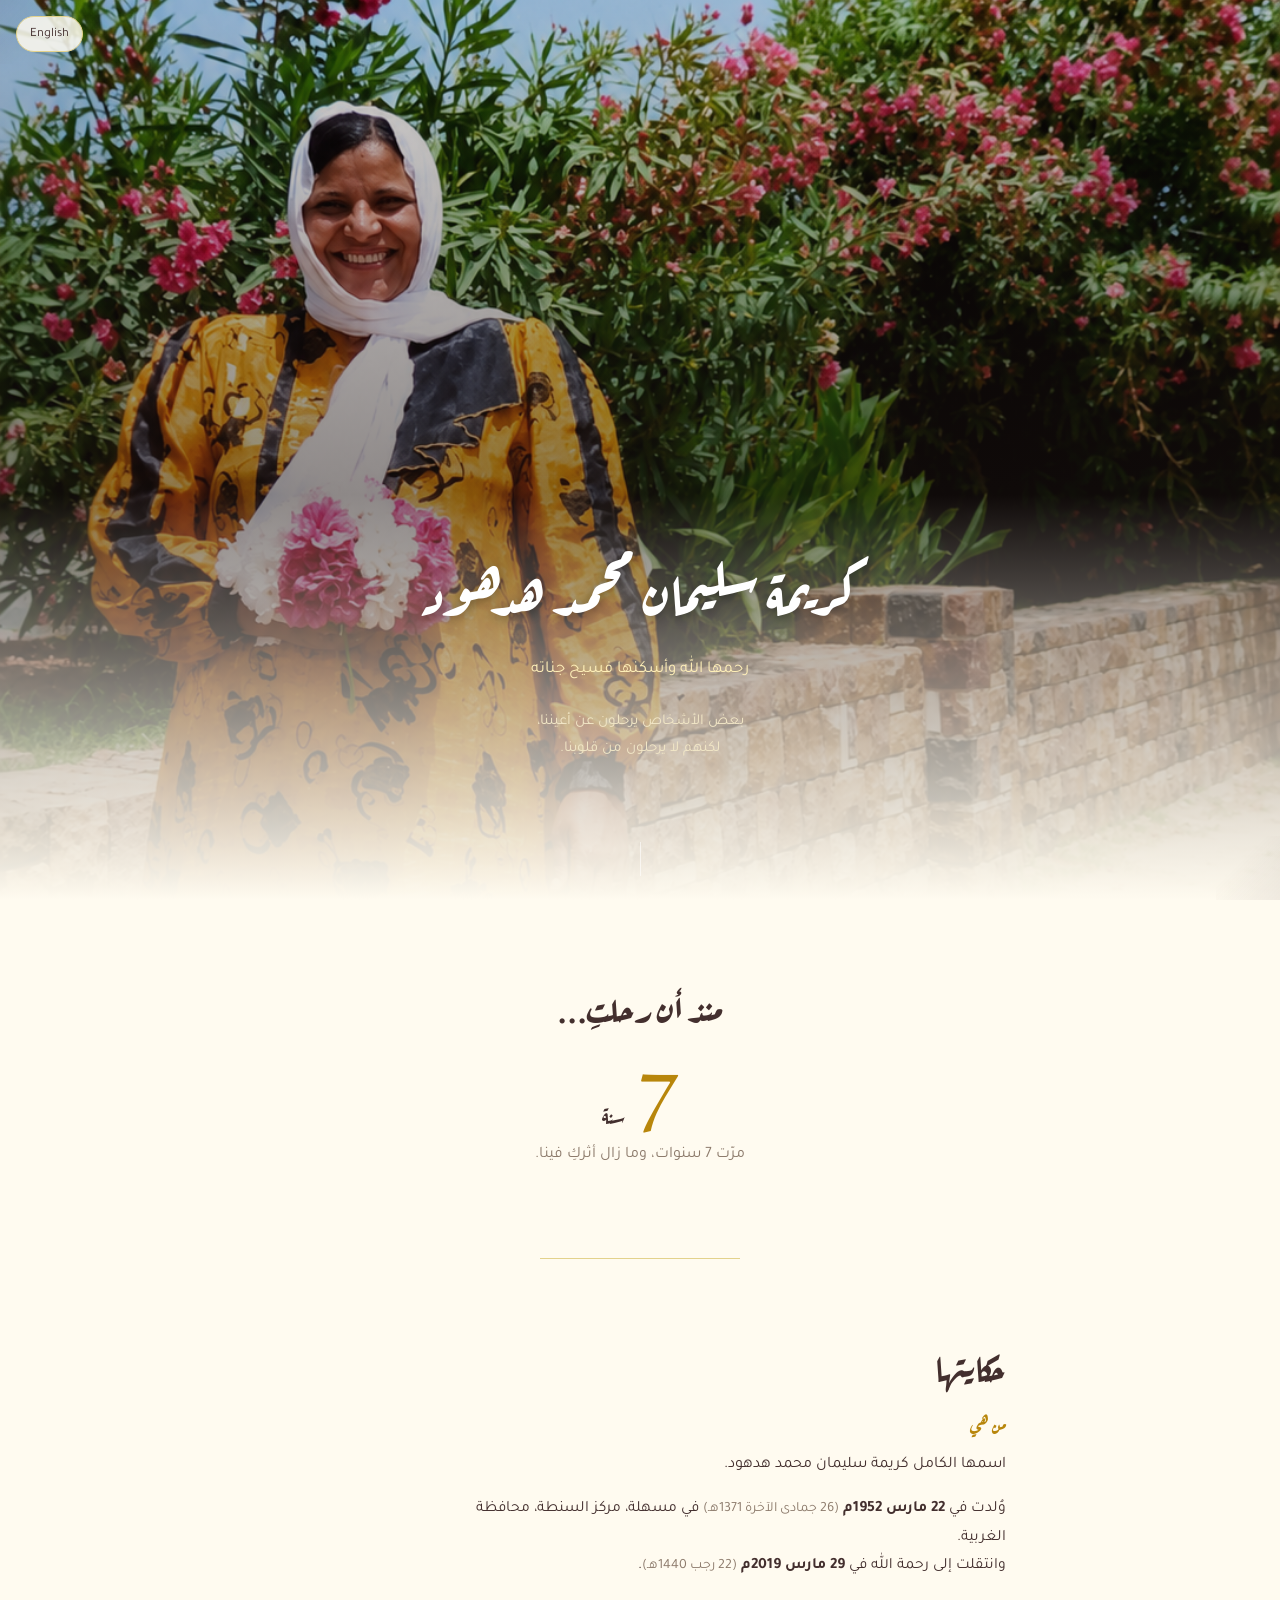
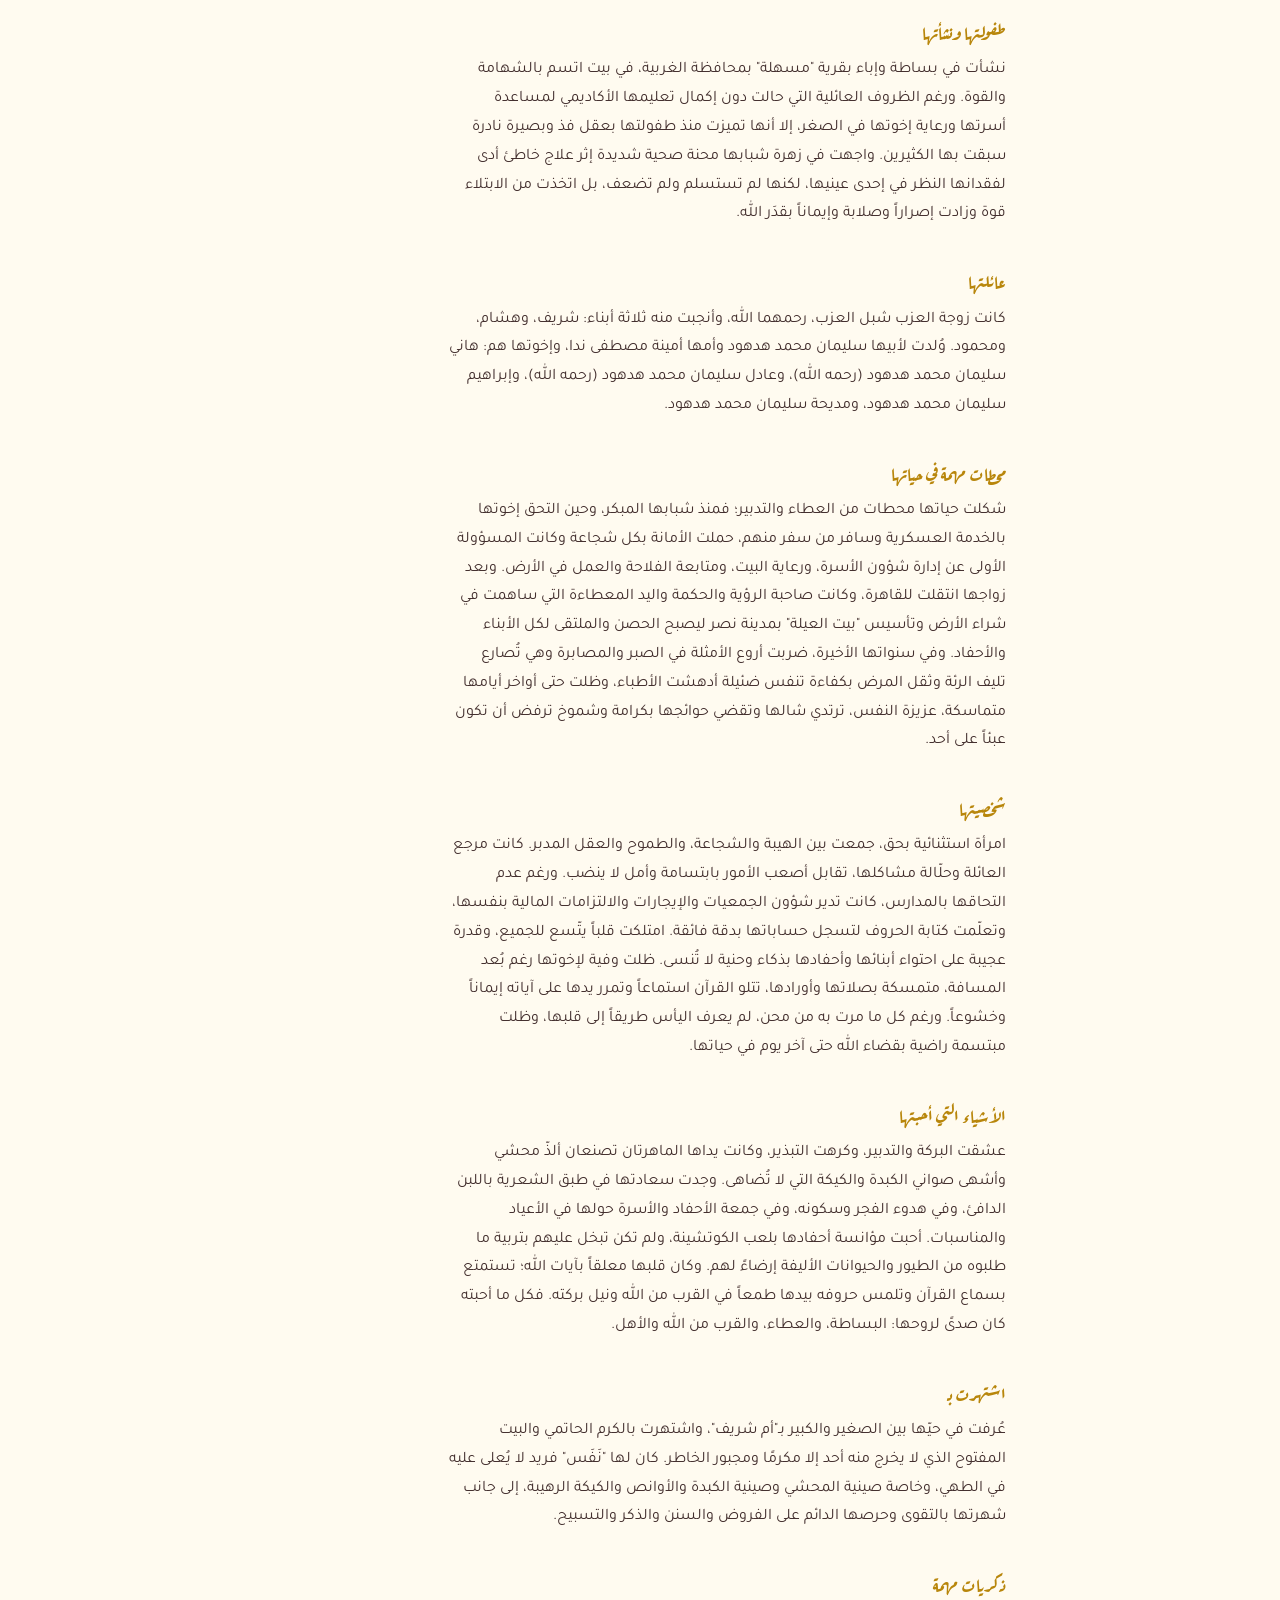
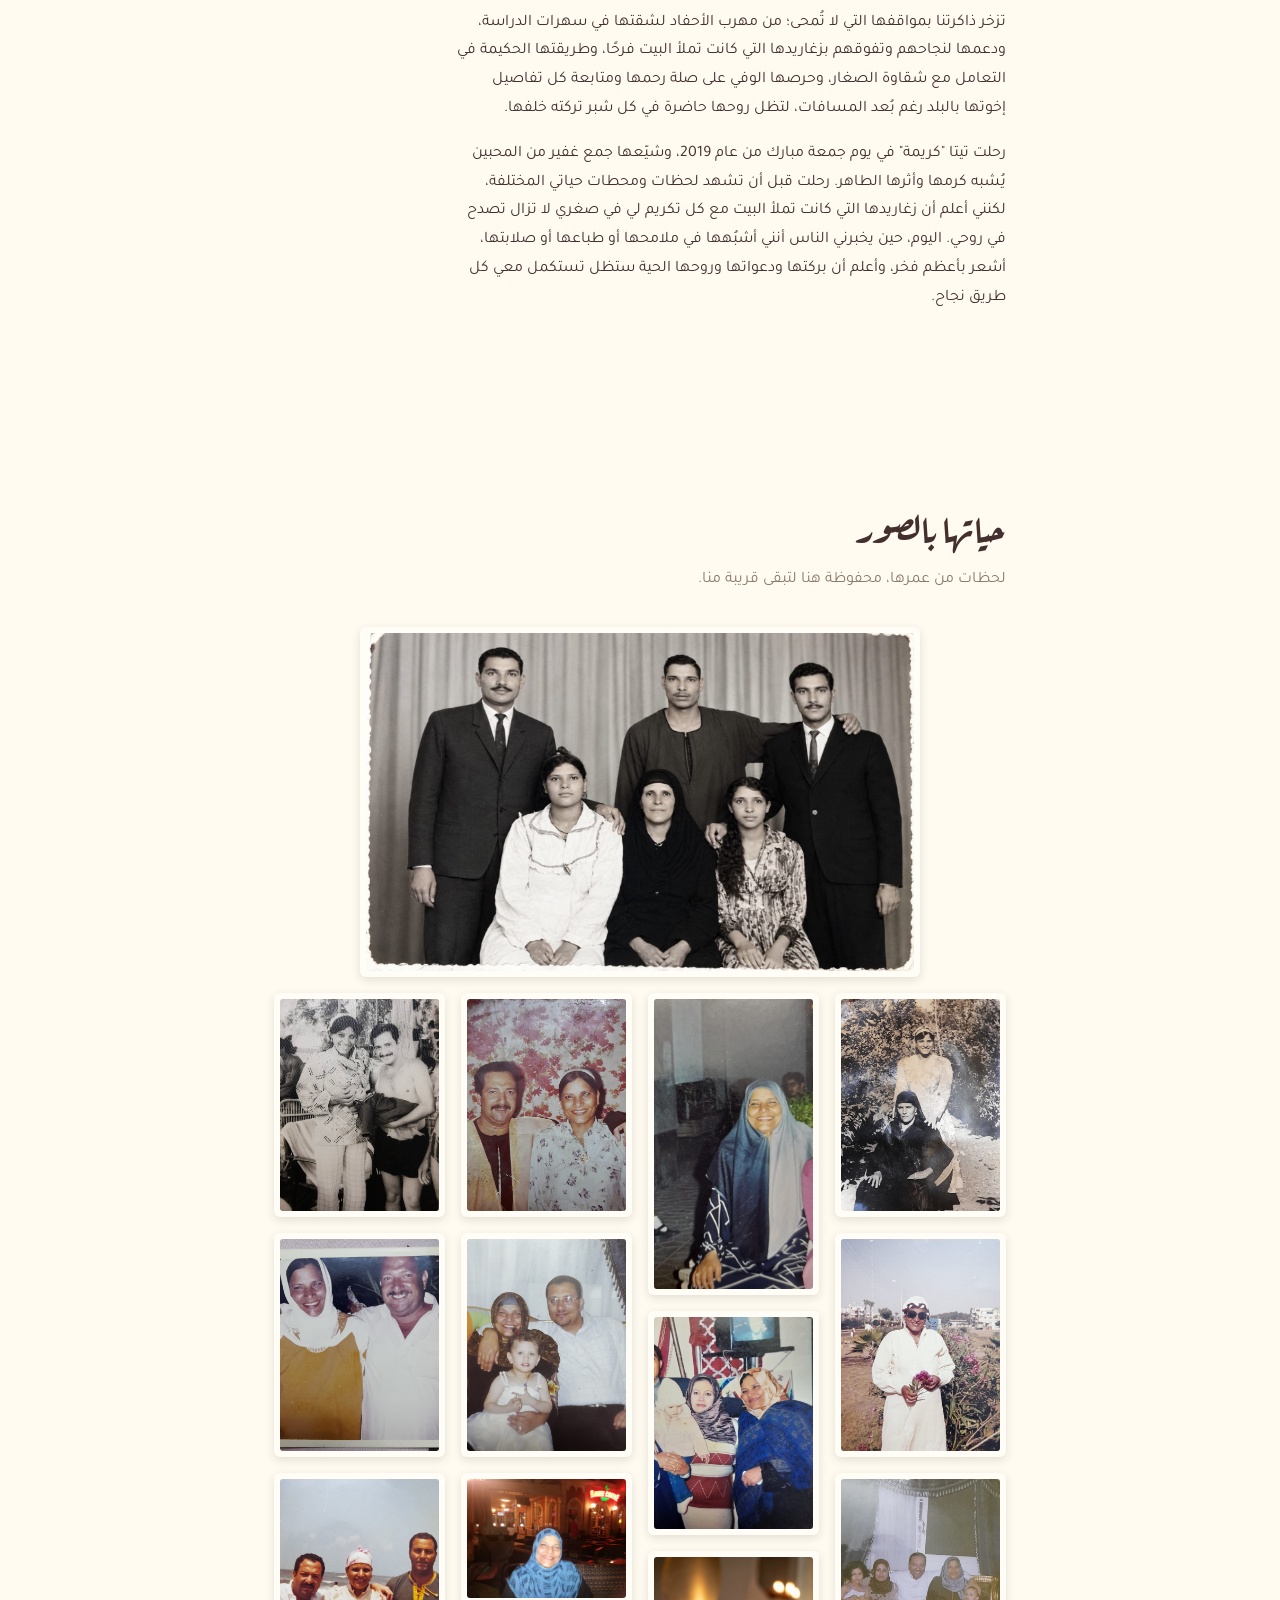
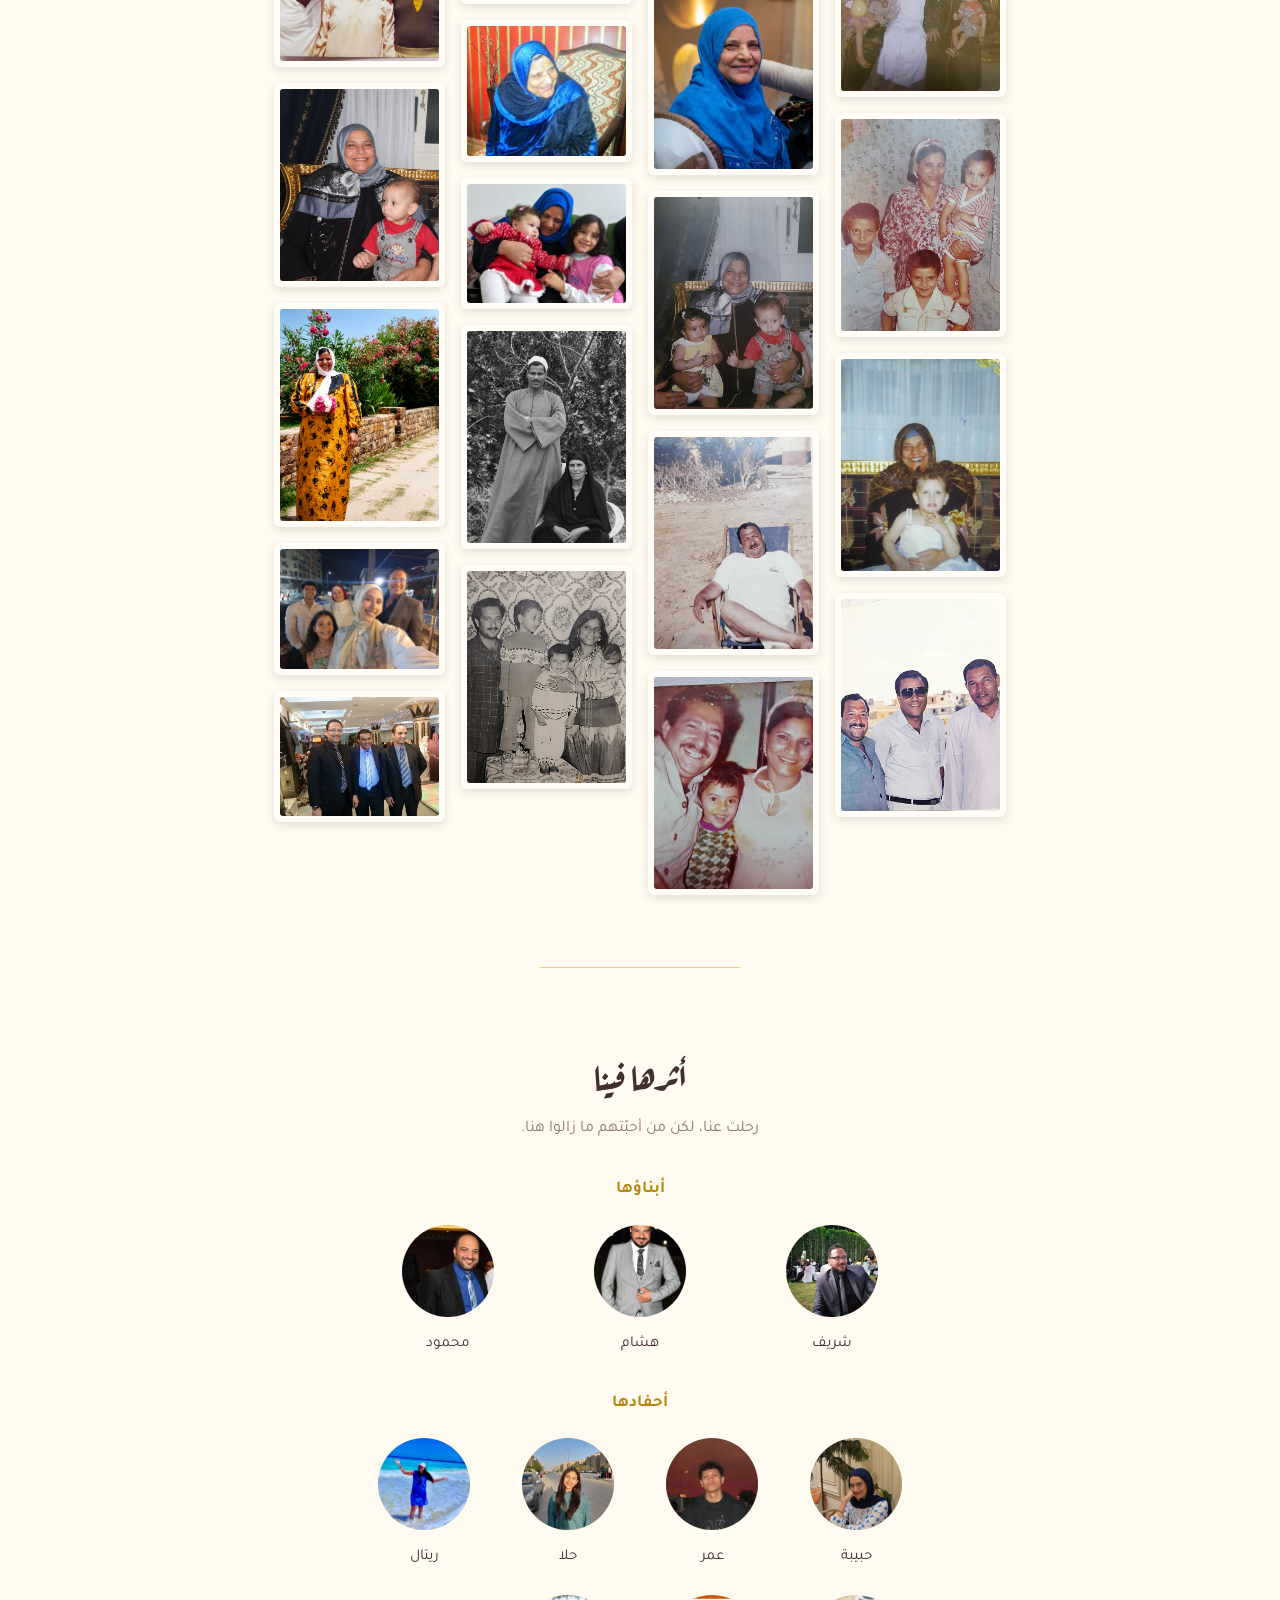
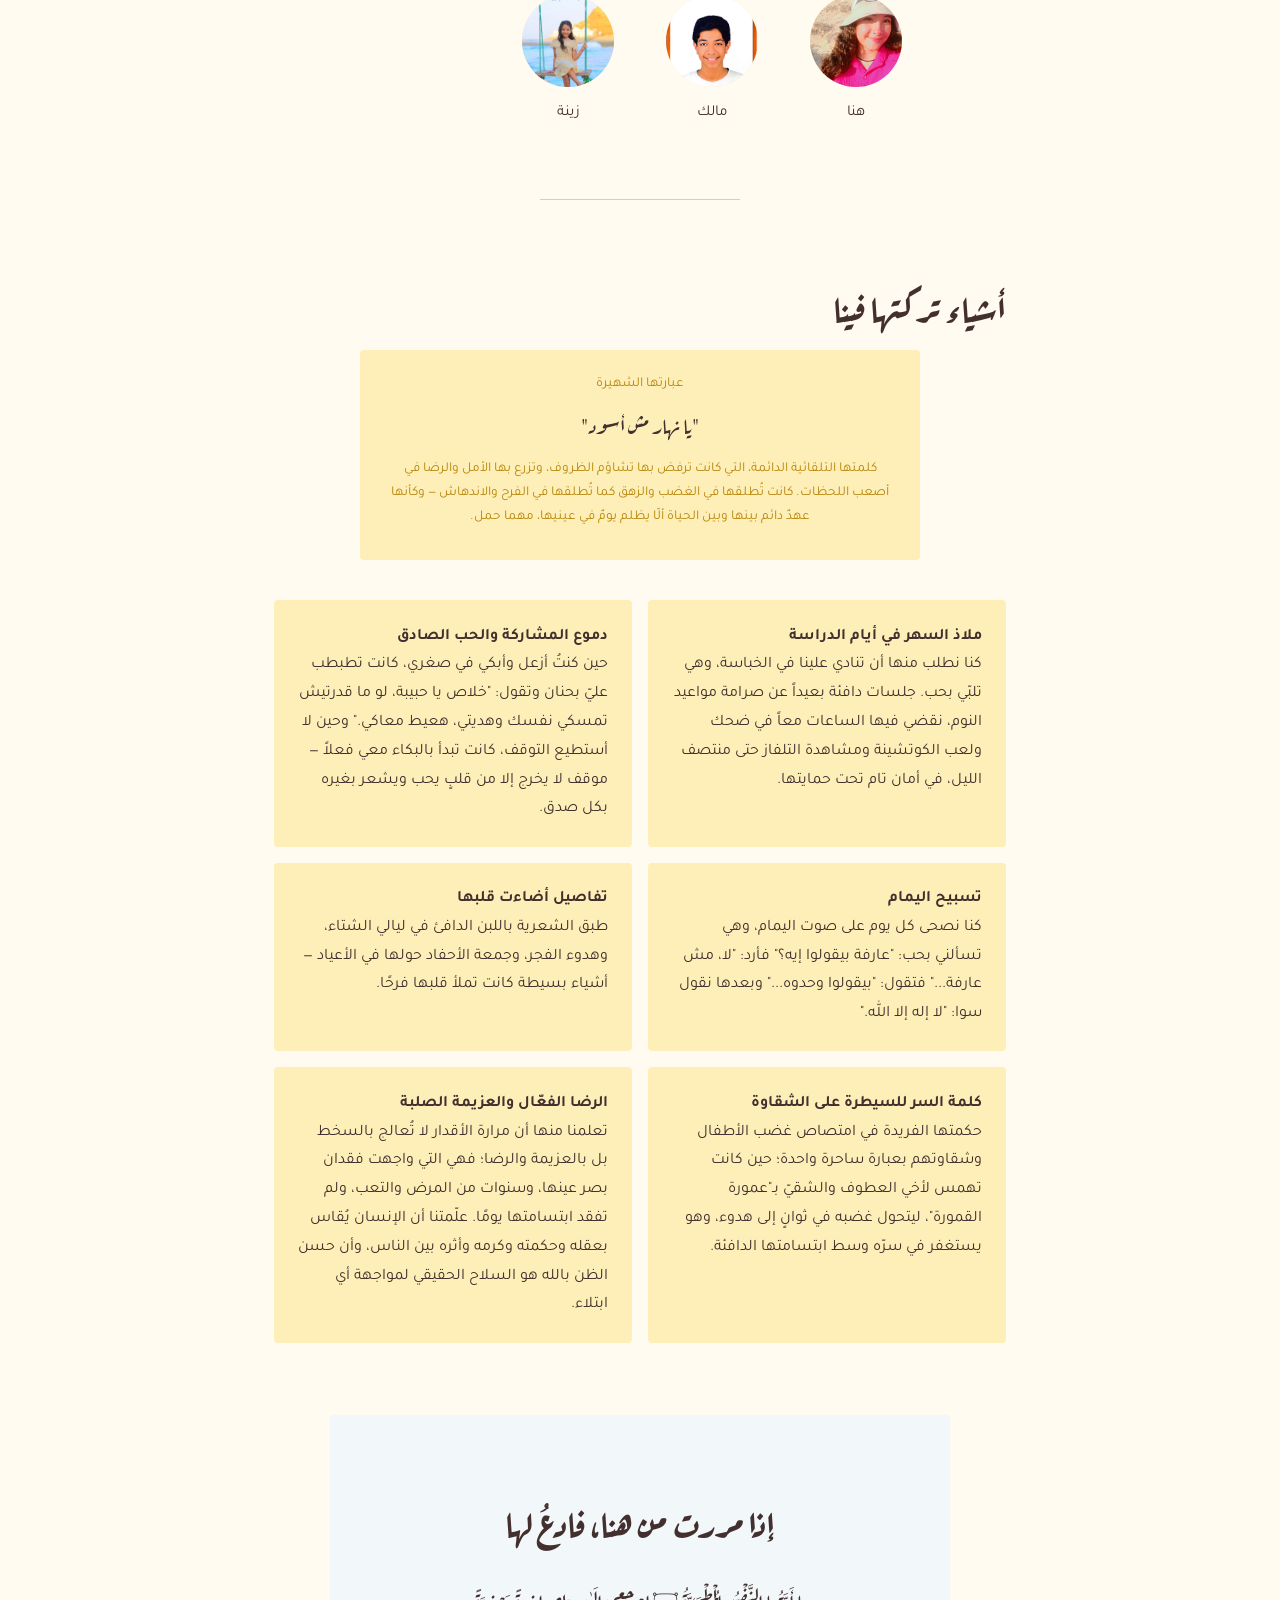
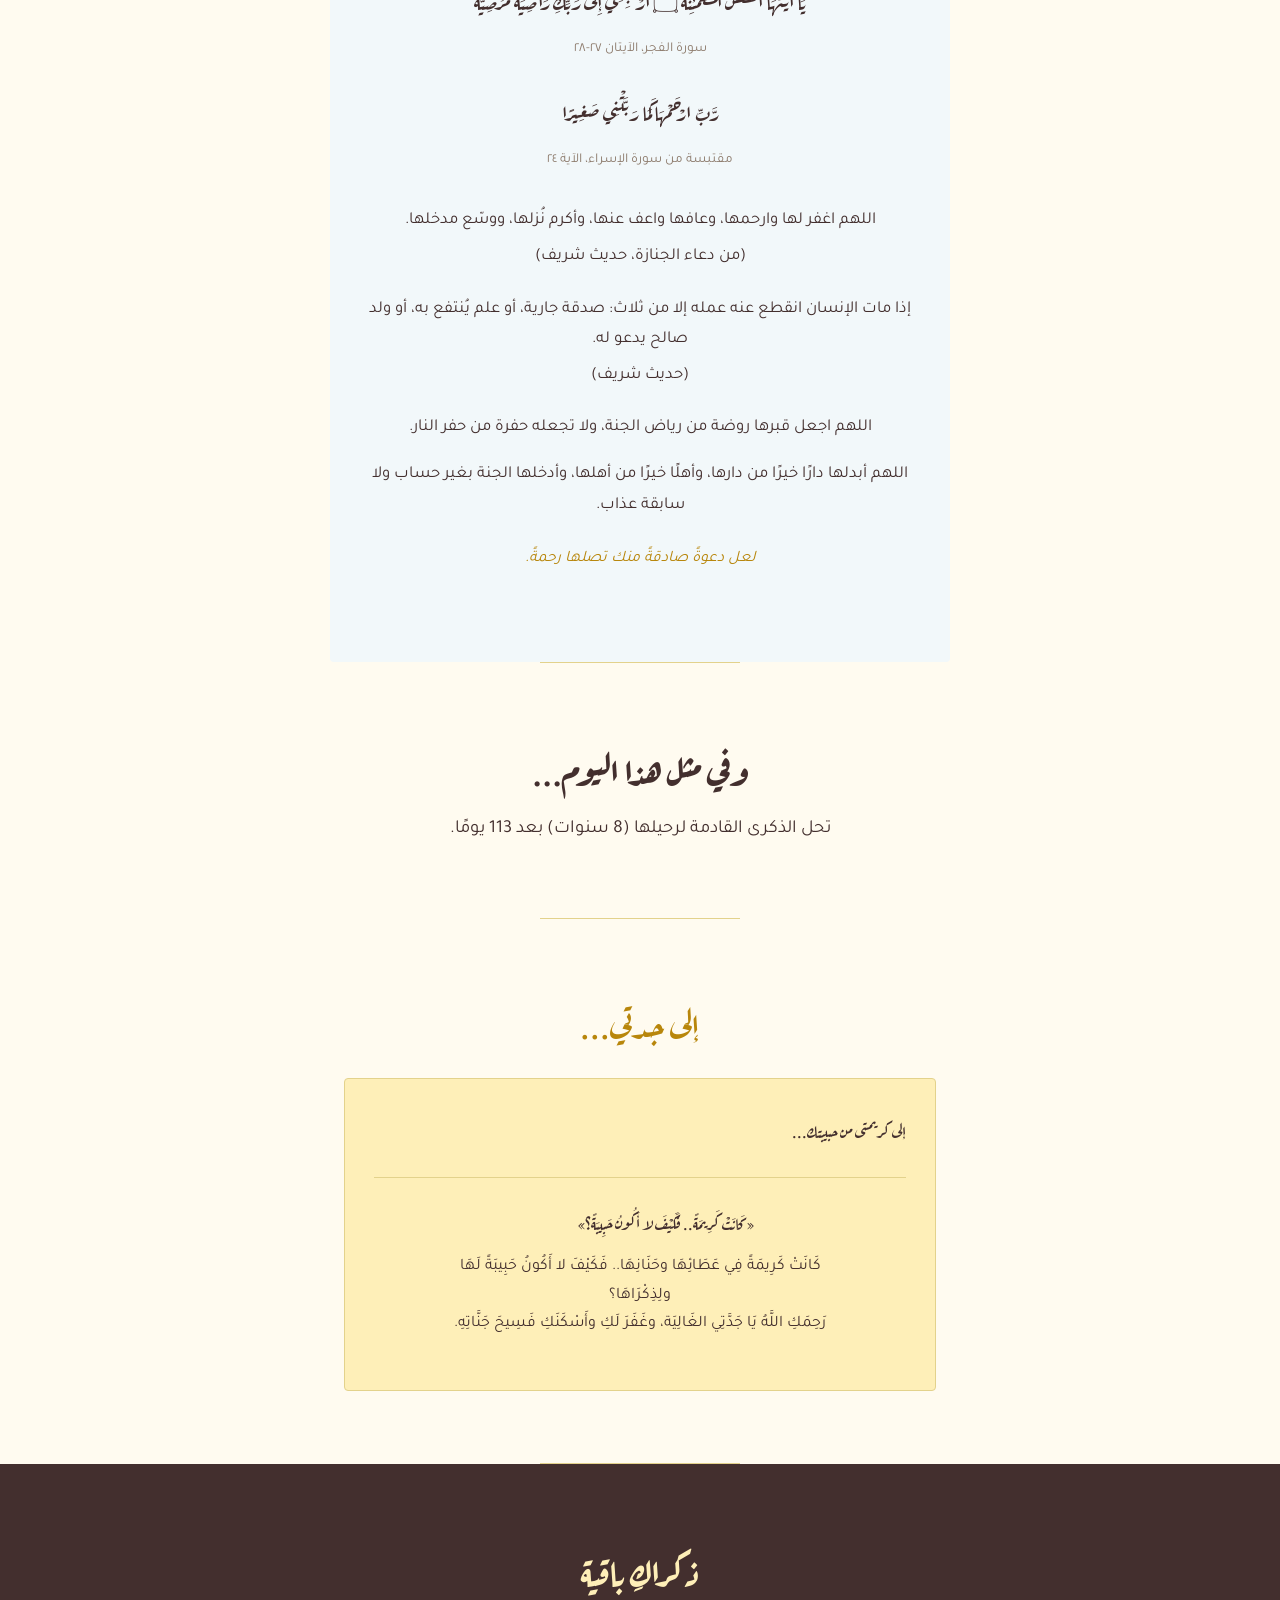
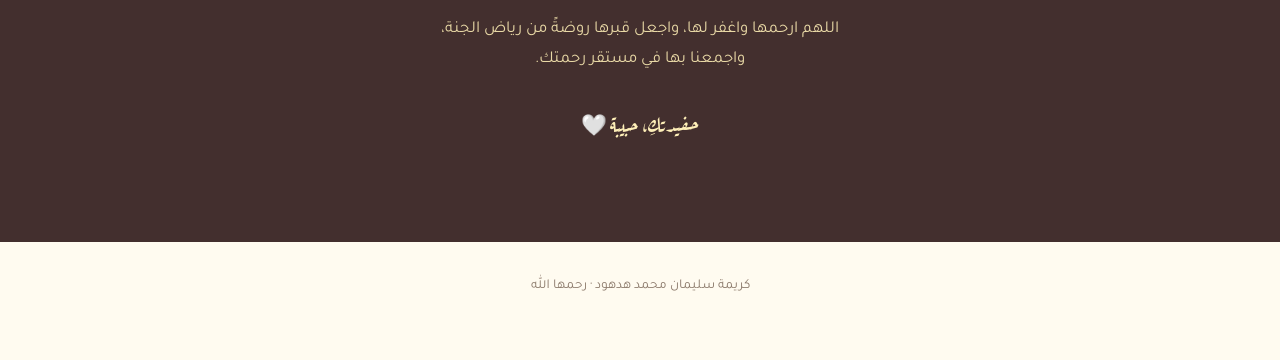
==== commit e7308659: "karema" ====
--- a/index.html
+++ b/index.html
@@ -3,6 +3,7 @@
 <head>
   <meta charset="UTF-8">
   <meta name="viewport" content="width=device-width, initial-scale=1.0">
+    <link rel="icon" href="data:image/svg+xml,<svg xmlns=%22http://www.w3.org/2000/svg%22 viewBox=%220 0 100 100%22><text y=%22.9em%22 font-size=%2290%22>🤍</text></svg>">
   <title>كريمة سليمان محمد هدهود – في ذاكرتنا إلى الأبد</title>
   <meta name="description" content="صفحة تذكارية لكريمة سليمان محمد هدهود، رحمها الله. قصتها، صورها، وذكرياتنا معها، محفوظة هنا لتبقى حاضرة معنا على الدوام.">
   <meta name="robots" content="index, follow">
@@ -13,6 +14,7 @@
   <meta property="og:title" content="كريمة سليمان محمد هدهود – في ذاكرتنا إلى الأبد">
   <meta property="og:description" content="صفحة تذكارية لكريمة سليمان محمد هدهود، رحمها الله. قصتها، صورها، وذكرياتنا معها.">
   <meta property="og:image" content="https://habibasherif-525.github.io/Karema_Soliman./assets/photos/تيتا الواجهة الرسمية.png>
+  <meta property="og:image" content="https://habibasherif-525.github.io/Karema_Soliman./assets/photos/teta_main.png">
   <meta property="og:url" content="https://habibasherif-525.github.io/Karema_Soliman./">
   <meta property="og:locale" content="ar_AR">
   
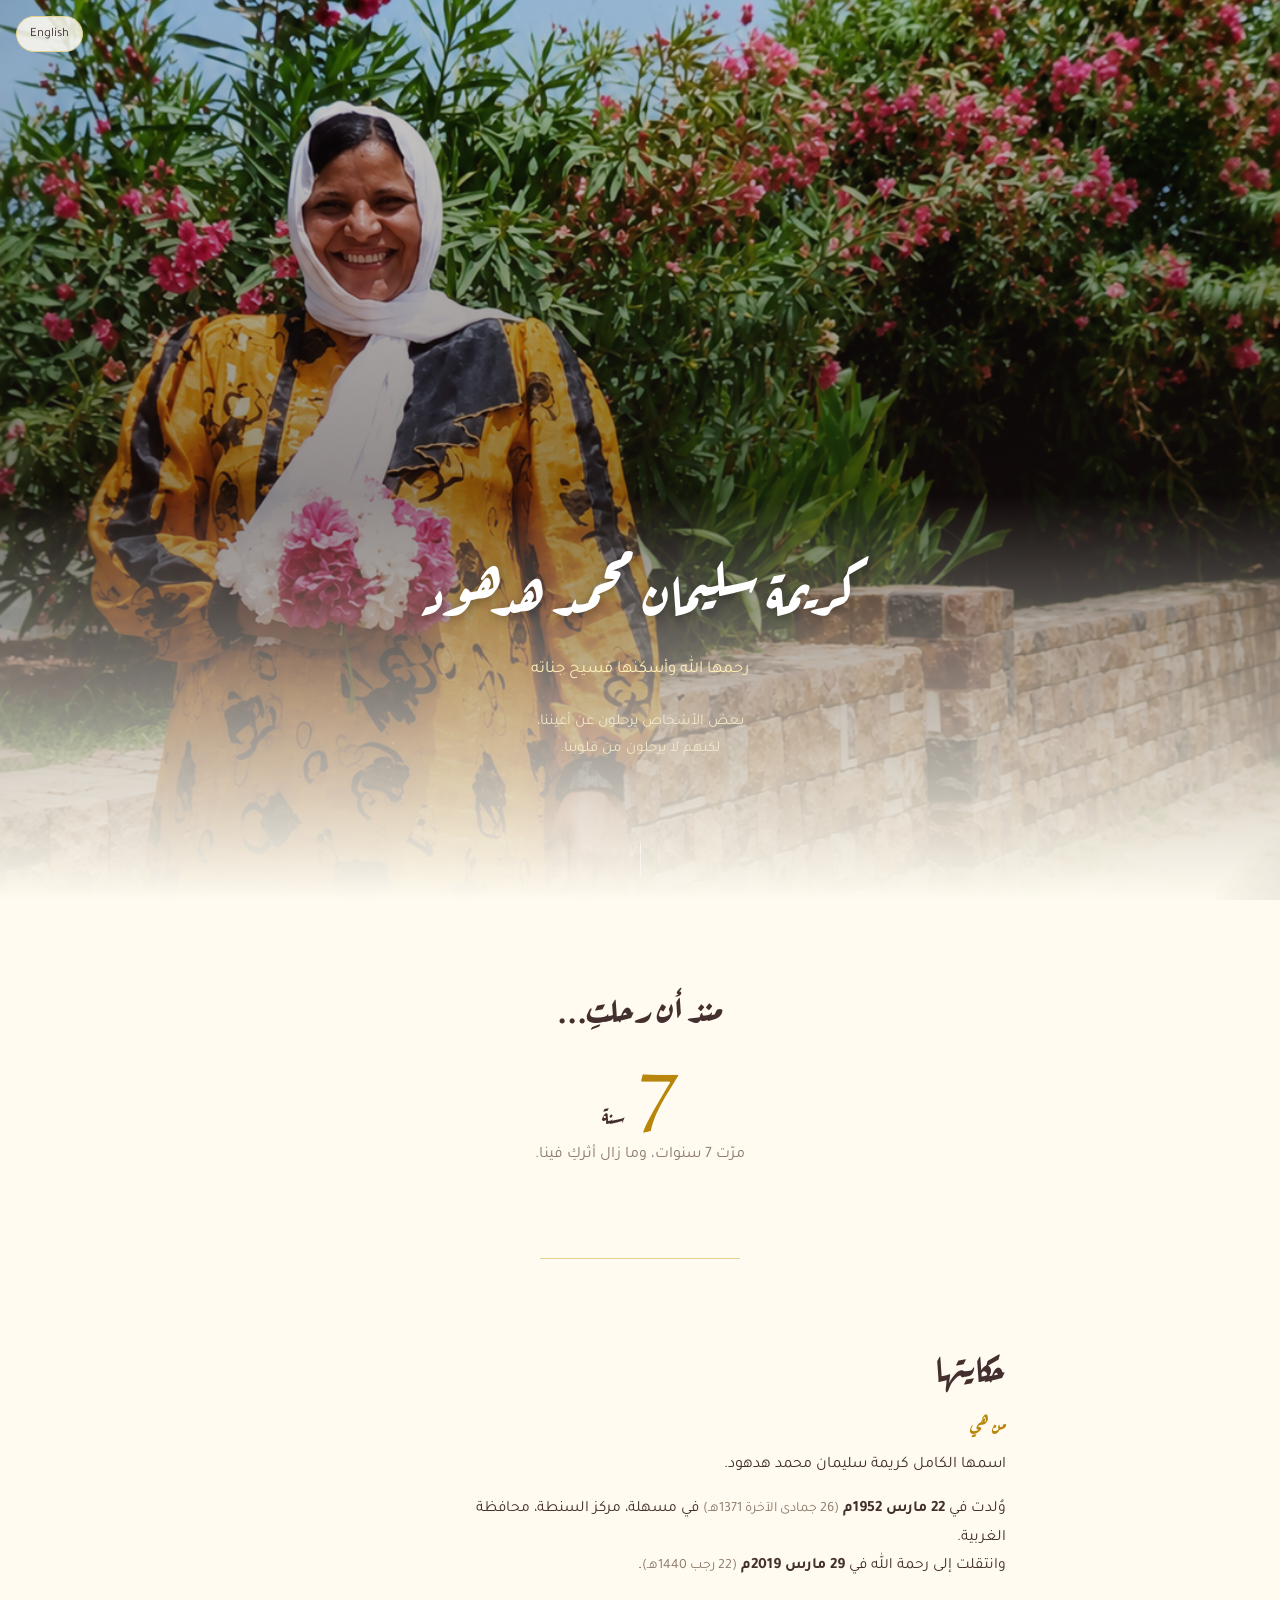
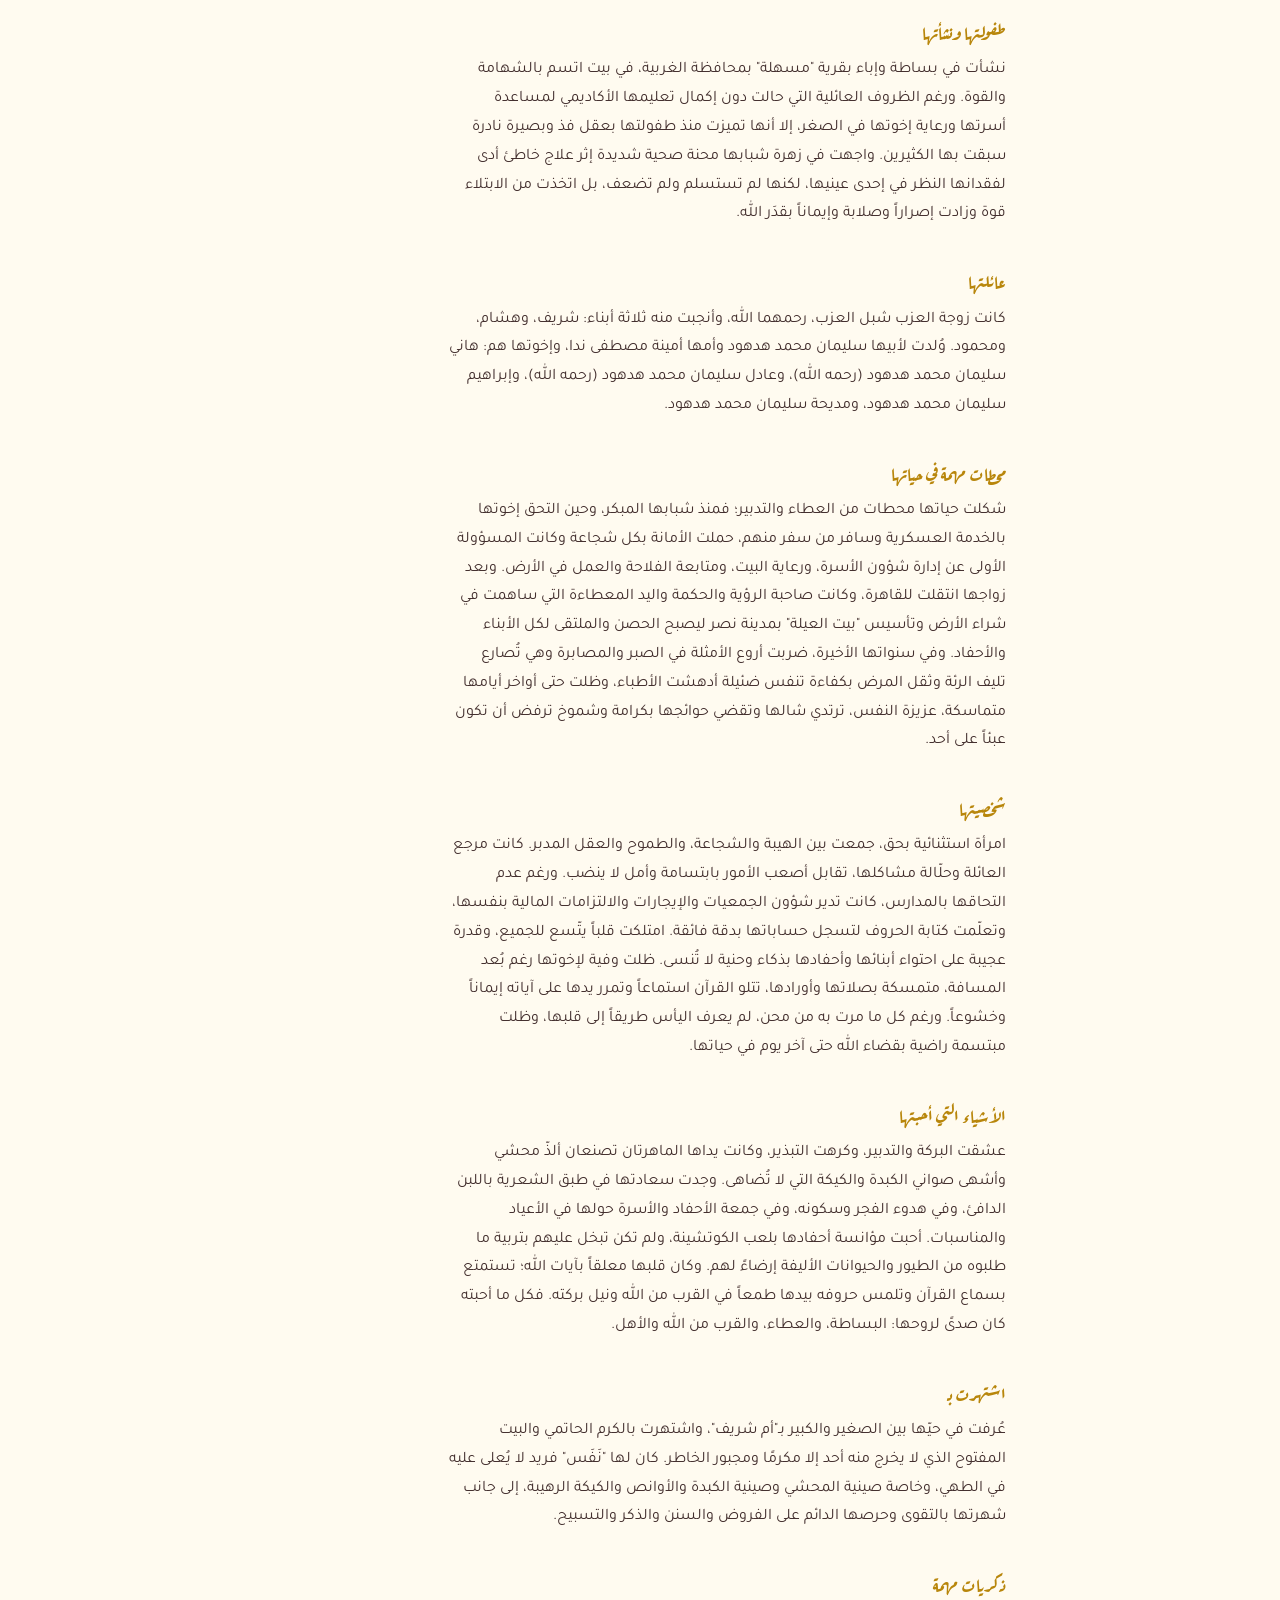
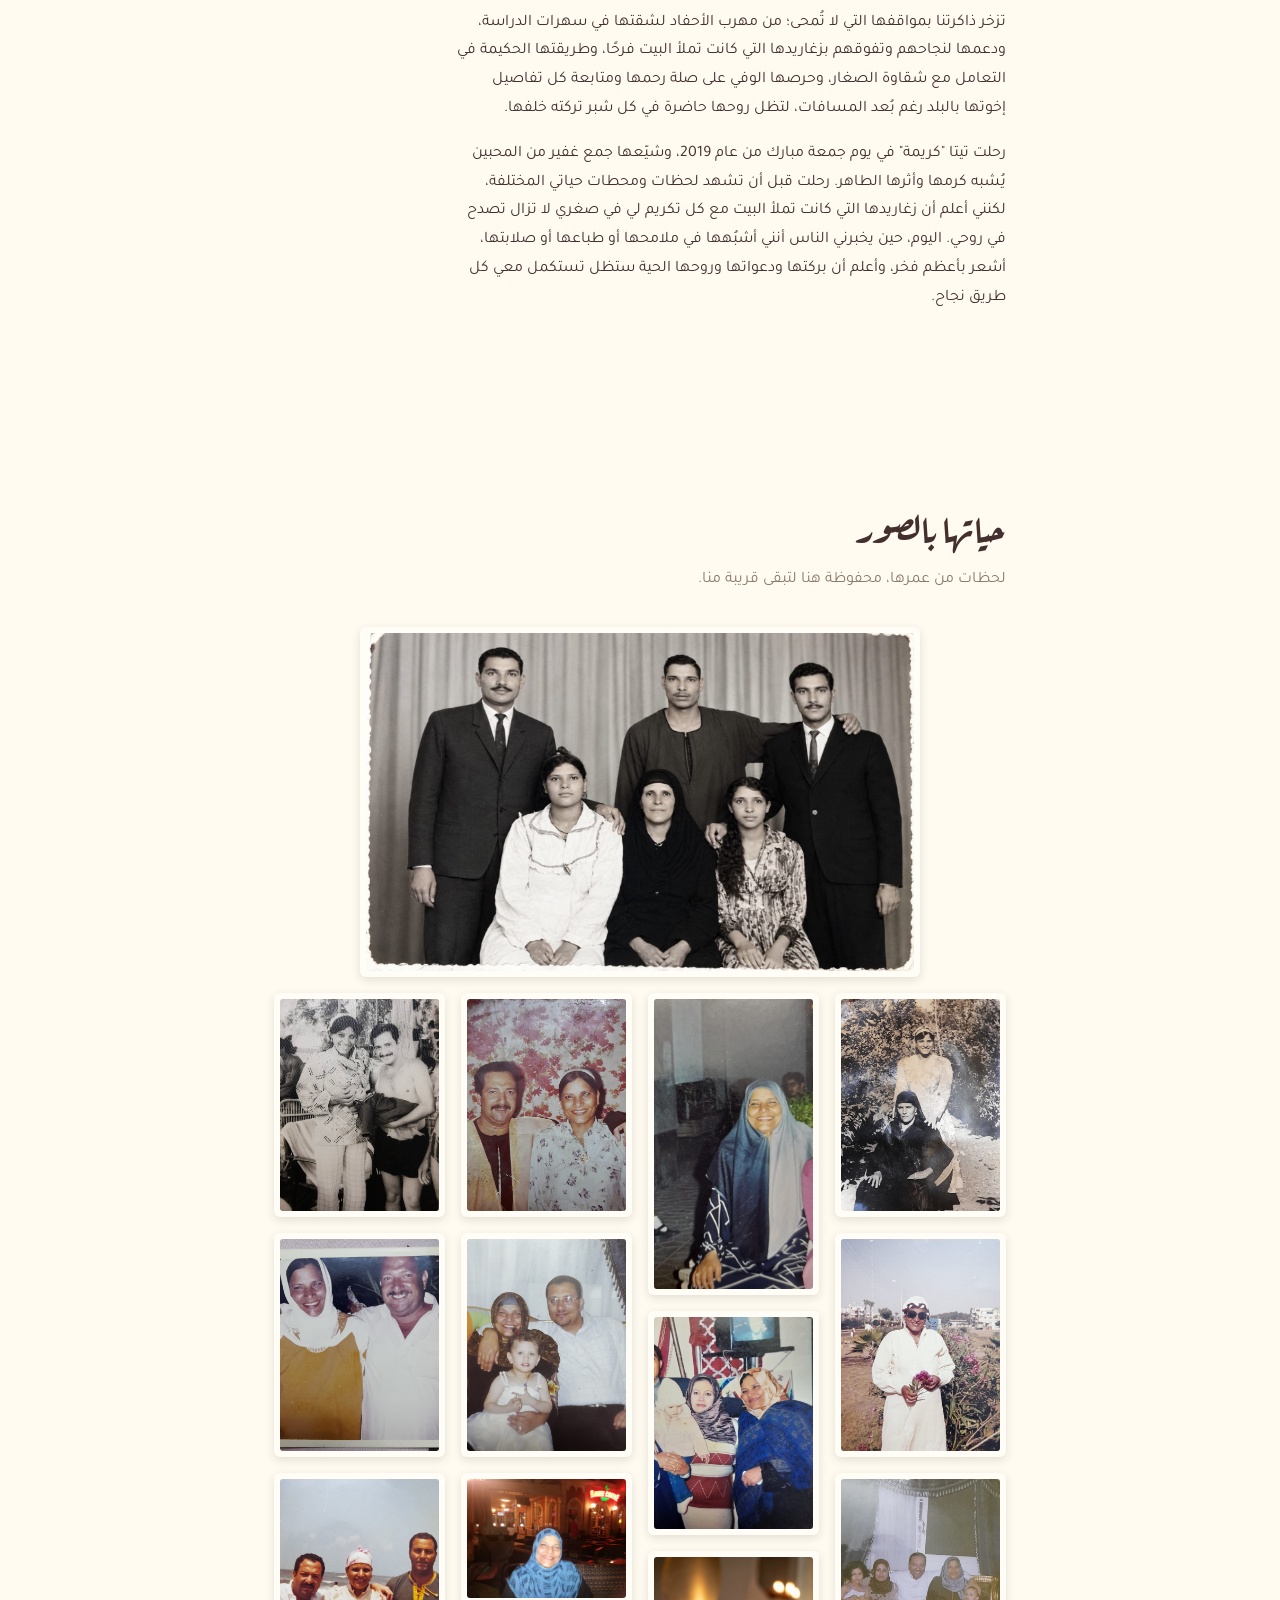
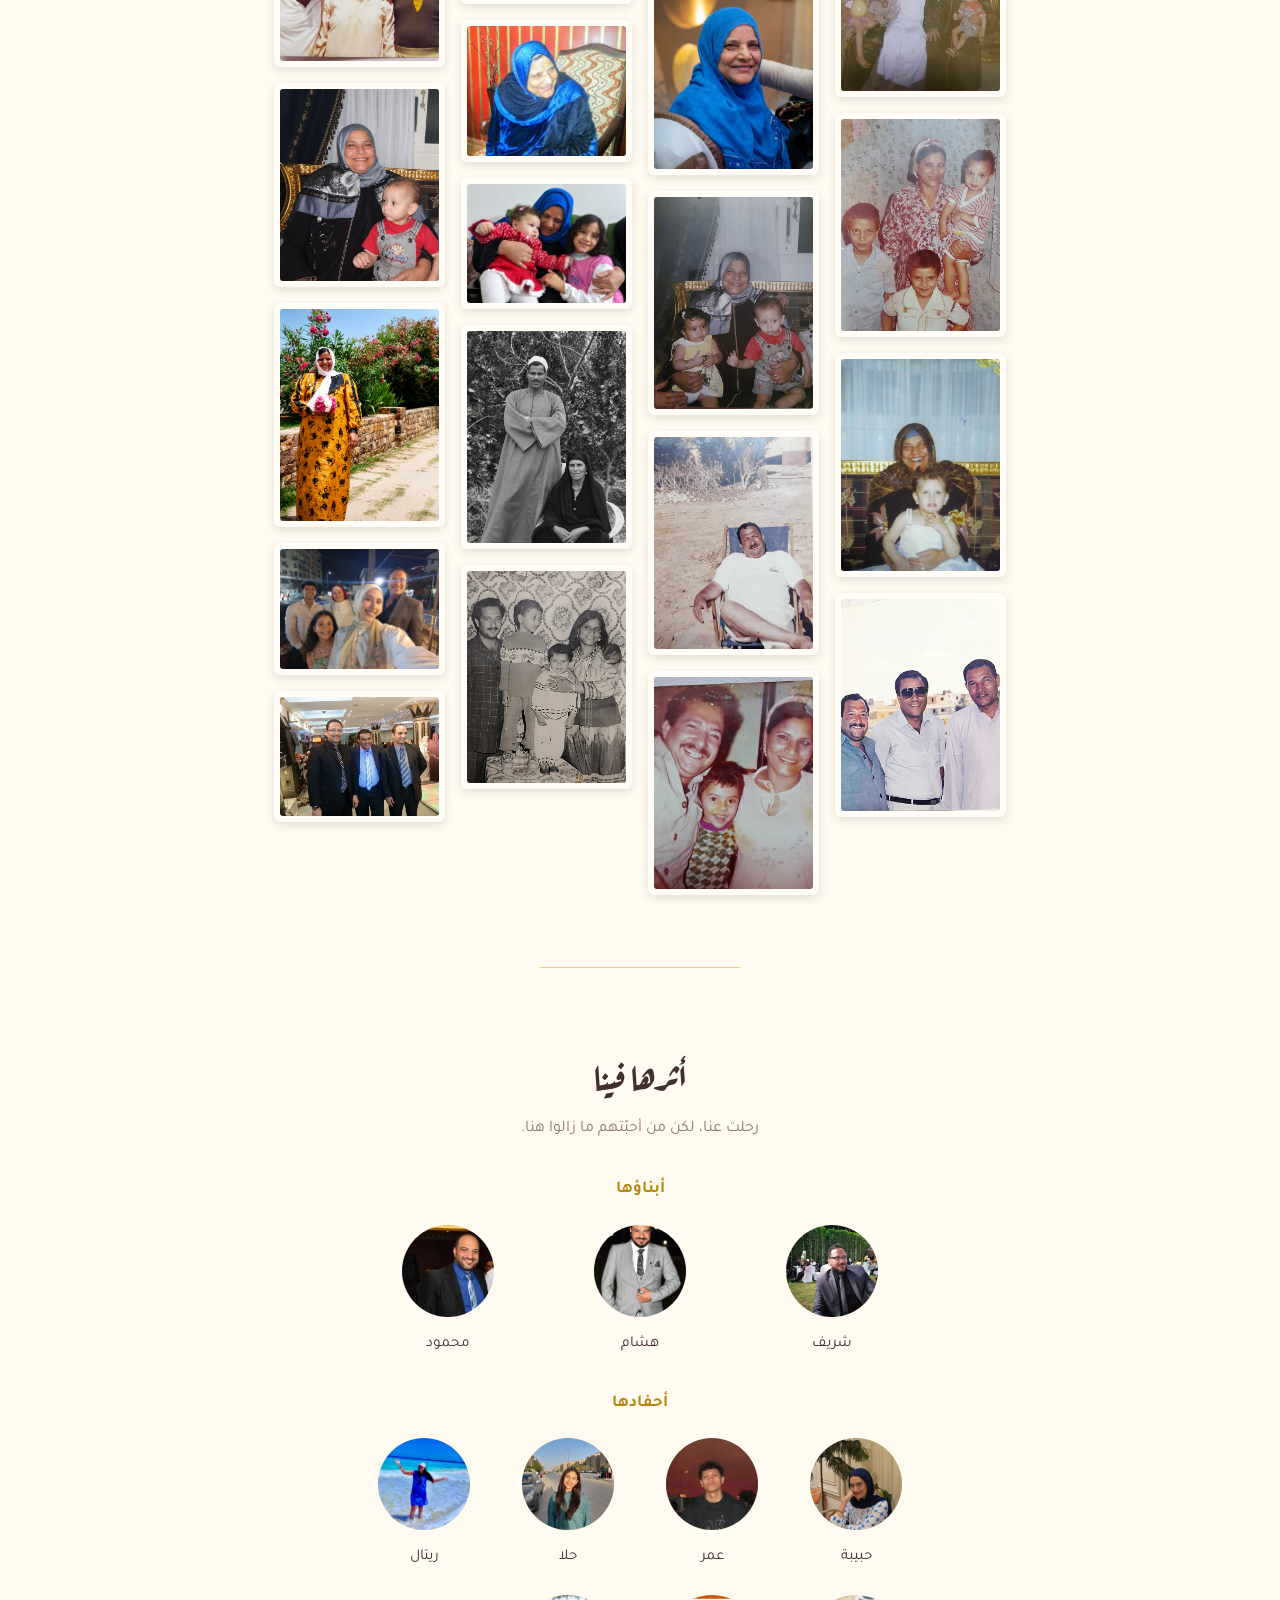
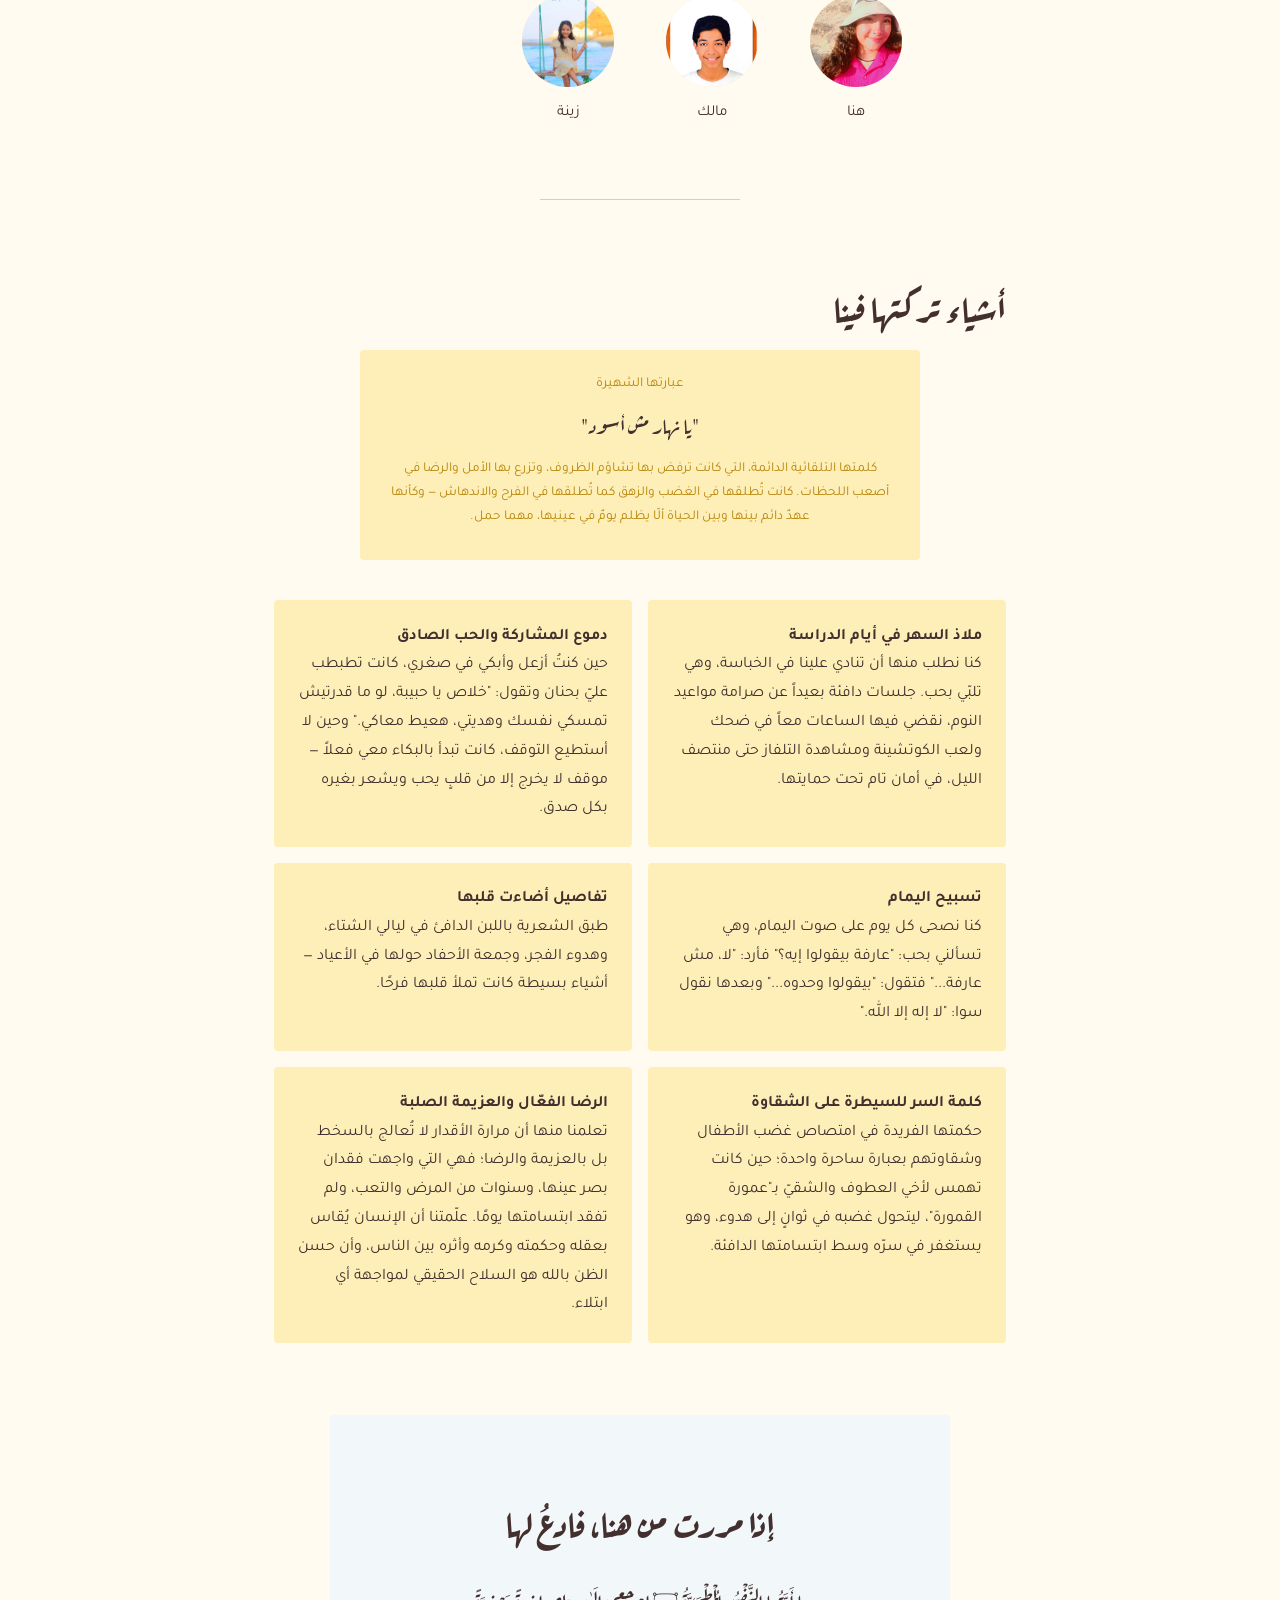
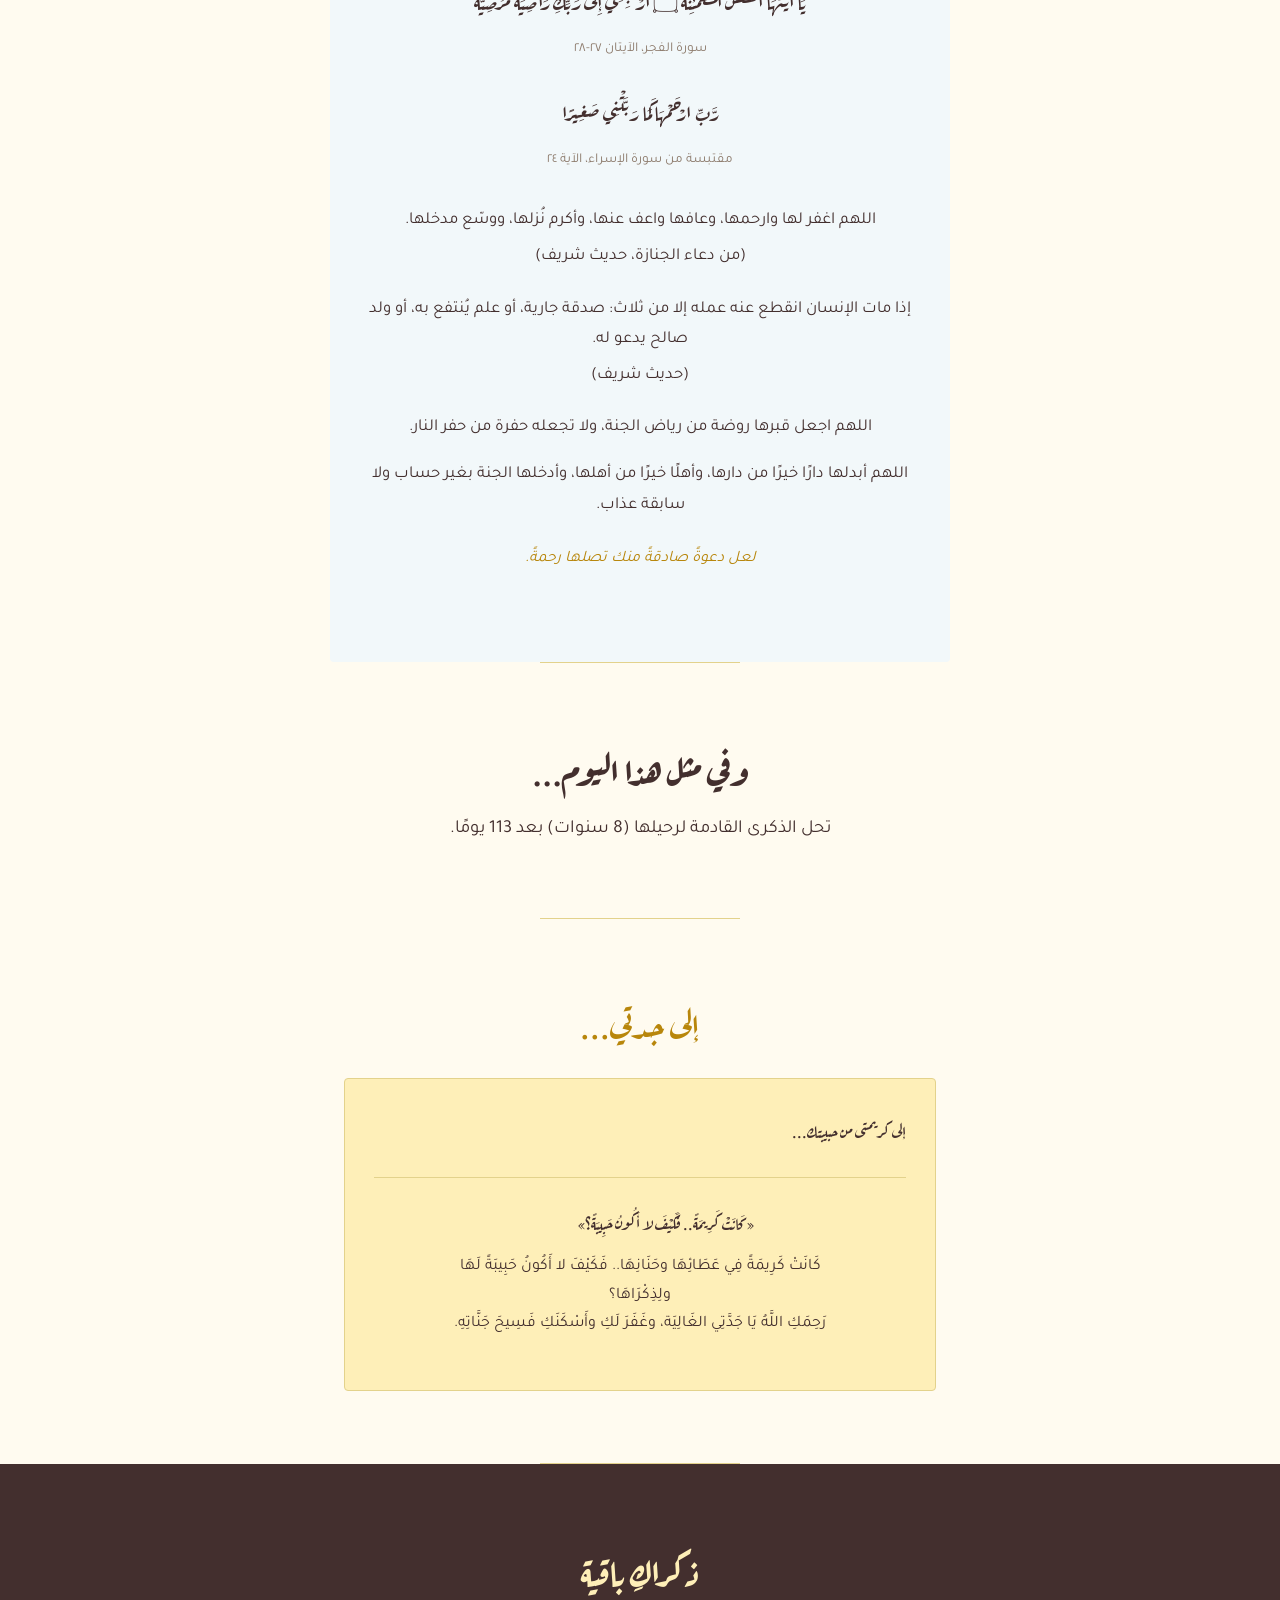
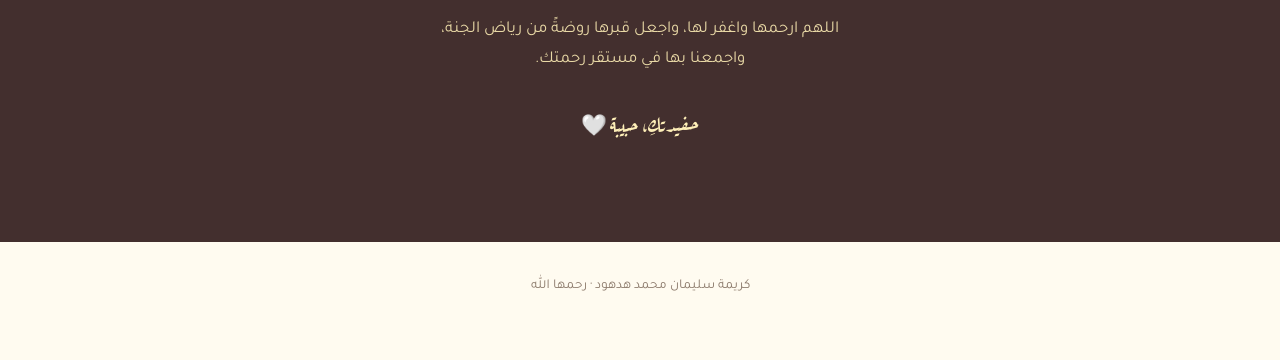
==== commit 6d2f573c: "karema" ====
--- a/index.html
+++ b/index.html
@@ -13,7 +13,6 @@
   <meta property="og:type" content="website">
   <meta property="og:title" content="كريمة سليمان محمد هدهود – في ذاكرتنا إلى الأبد">
   <meta property="og:description" content="صفحة تذكارية لكريمة سليمان محمد هدهود، رحمها الله. قصتها، صورها، وذكرياتنا معها.">
-  <meta property="og:image" content="https://habibasherif-525.github.io/Karema_Soliman./assets/photos/تيتا الواجهة الرسمية.png>
   <meta property="og:image" content="https://habibasherif-525.github.io/Karema_Soliman./assets/photos/teta_main.png">
   <meta property="og:url" content="https://habibasherif-525.github.io/Karema_Soliman./">
   <meta property="og:locale" content="ar_AR">
@@ -196,7 +195,7 @@
           <img src="assets/photos/تيتا و عمر.jpeg" alt="تيتا مع حفيدها عمر" loading="lazy" class="real-photo" data-placeholder-label="تيتا مع عمر">
         </button>
         <button class="photo-frame" aria-haspopup="dialog">
-          <img src="assets/photos/تيتا الواجهة الرسمية.png" alt= "تيتا كريمة " loading="lazy" class="real-photo" data-placeholder-label="تيتا مع عمر">
+          <img src="assets/photos/teta_main.png" alt= "تيتا كريمة " loading="lazy" class="real-photo" data-placeholder-label="تيتا مع عمر">
         </button>
         <button class="photo-frame" aria-haspopup="dialog">
           <img src="assets/photos/احنا.jpeg" alt=  "ابنها شريف وزوجته هبة، وأولادهما: حبيبة، وعمر، وحلا." loading="lazy" class="real-photo" data-placeholder-label="تيتا مع عمر">
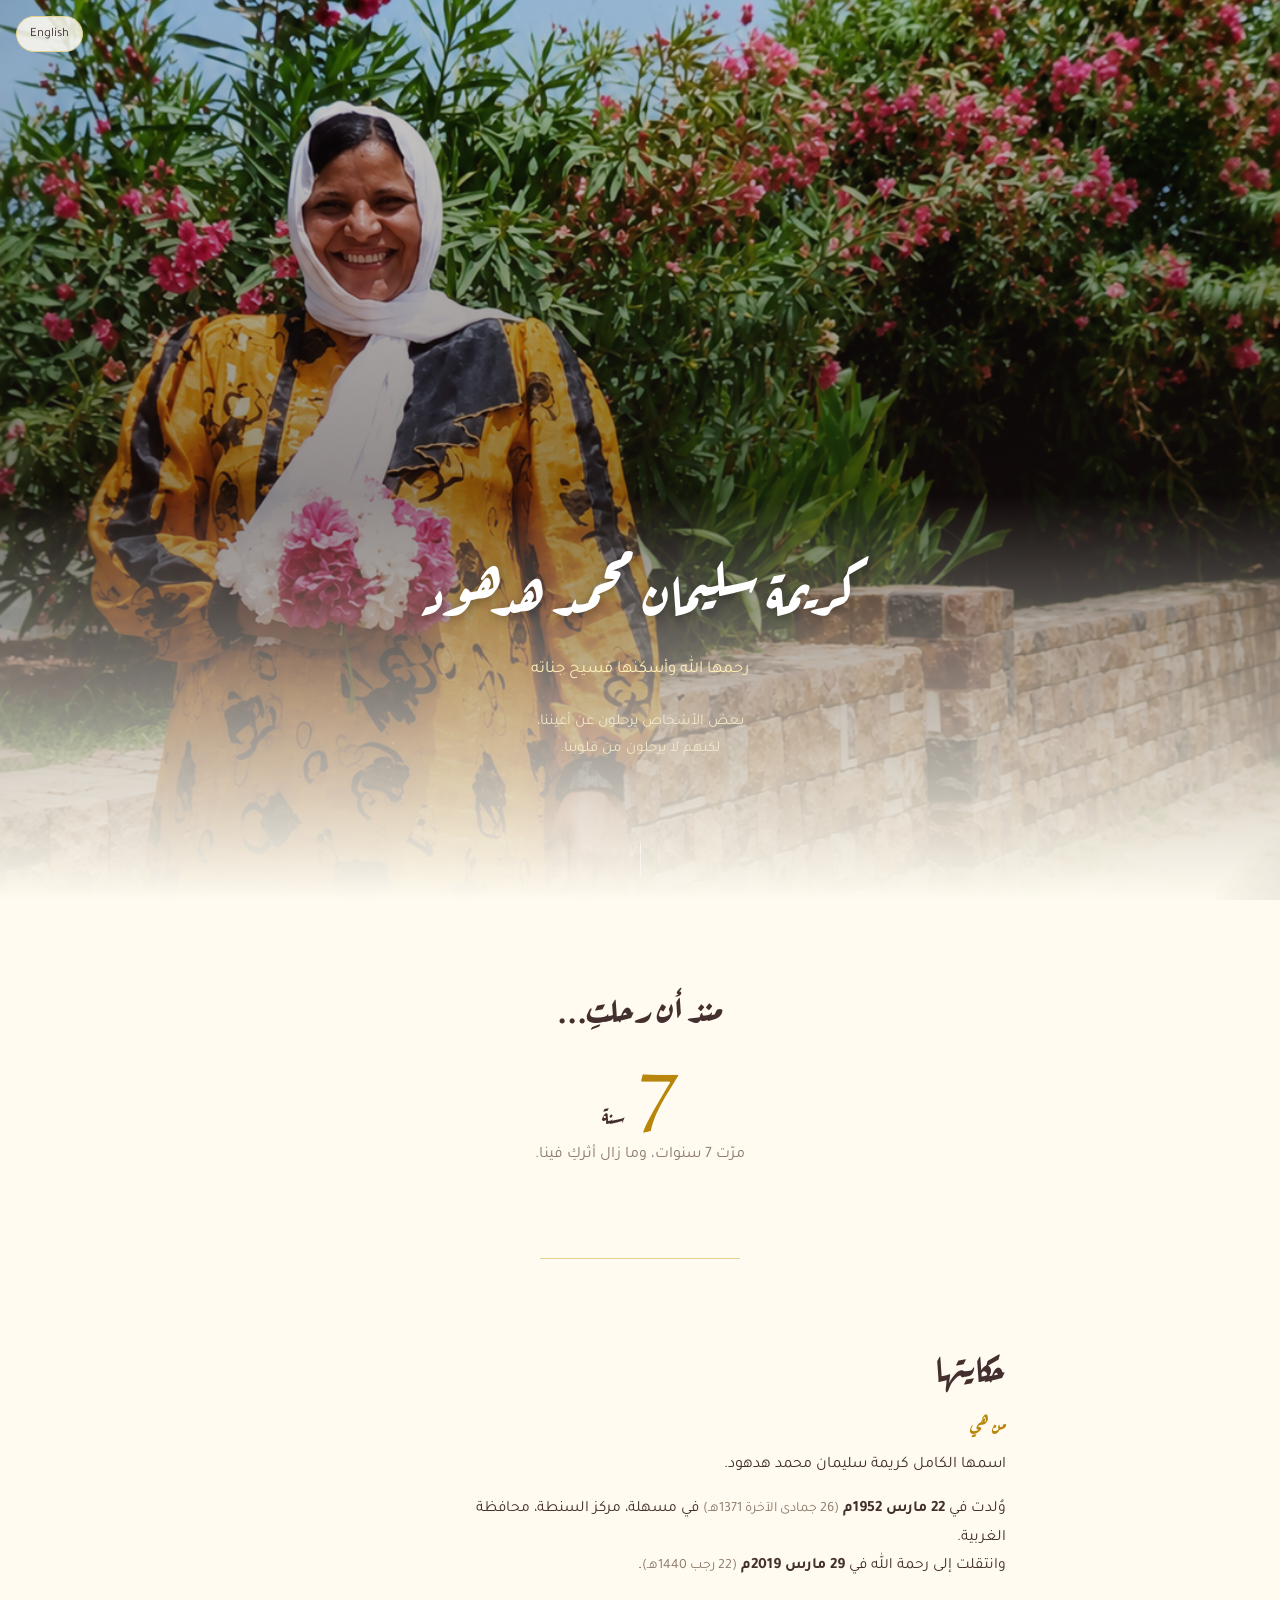
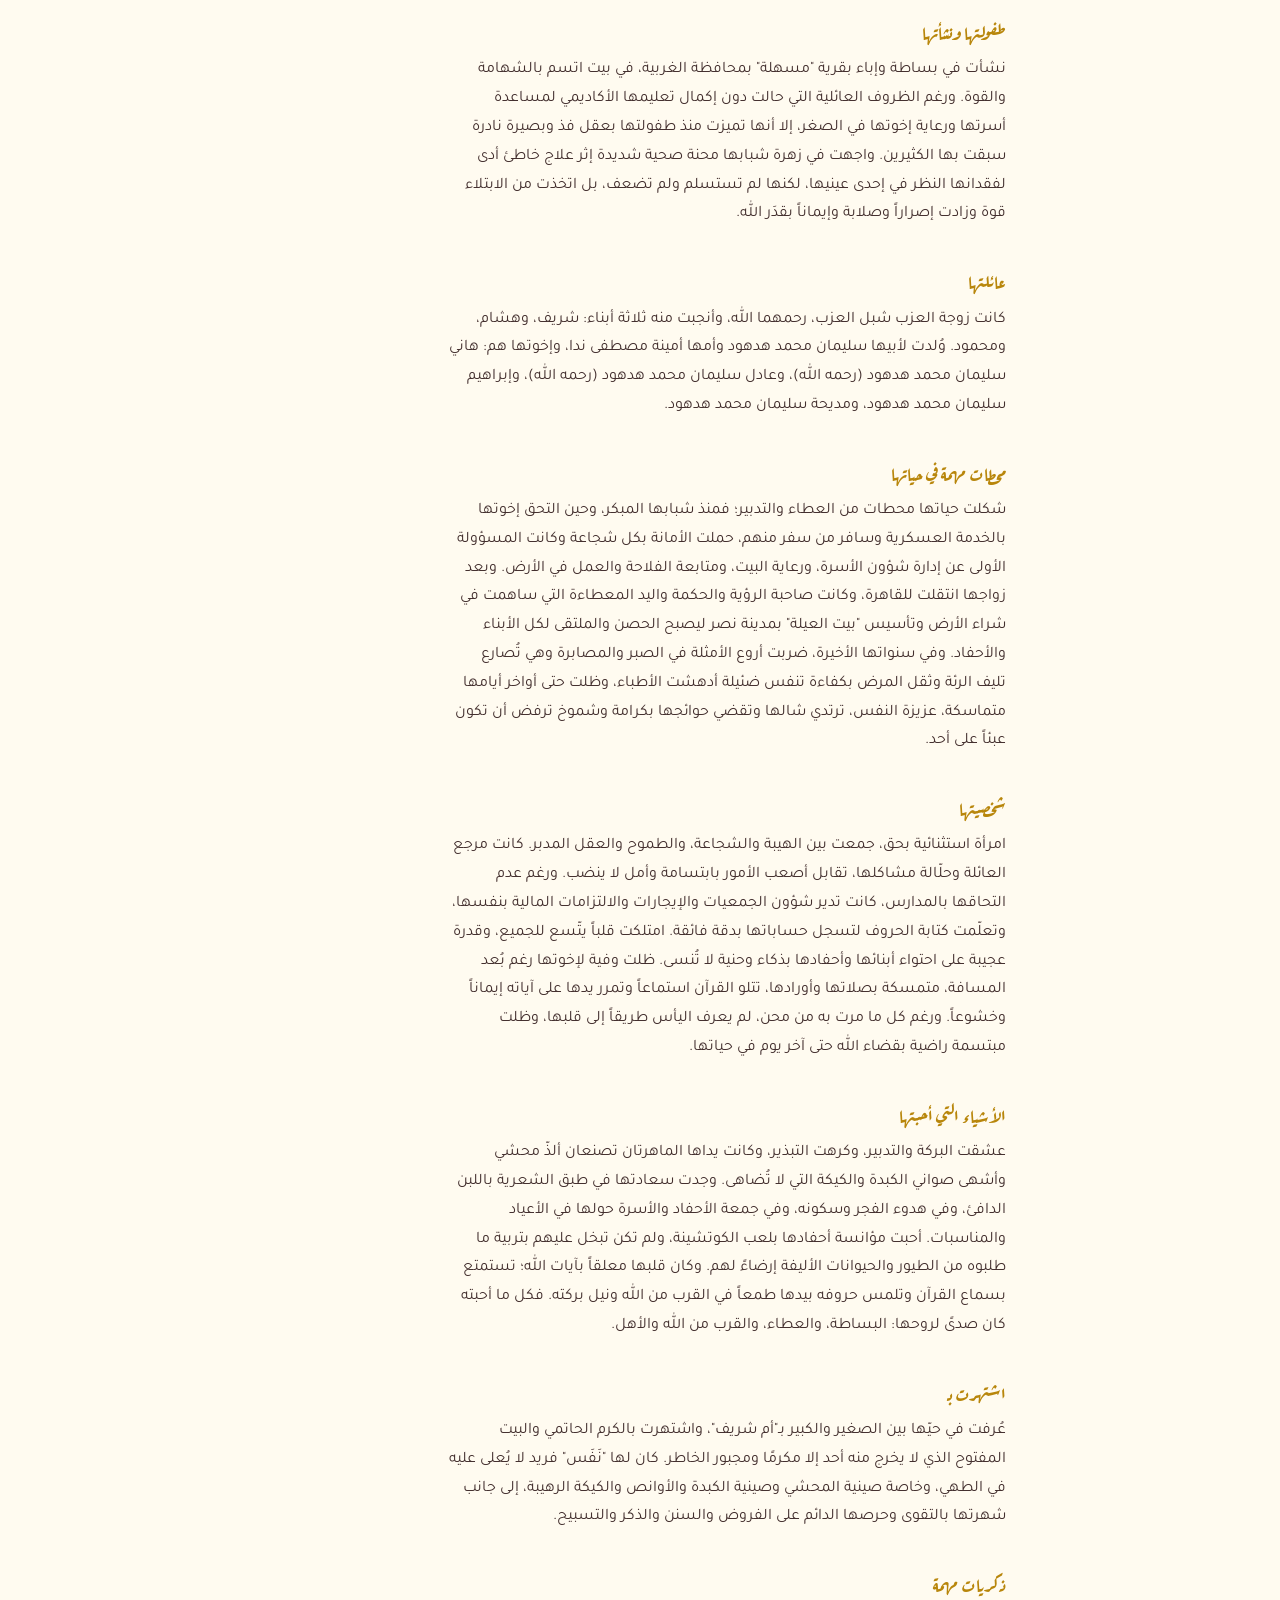
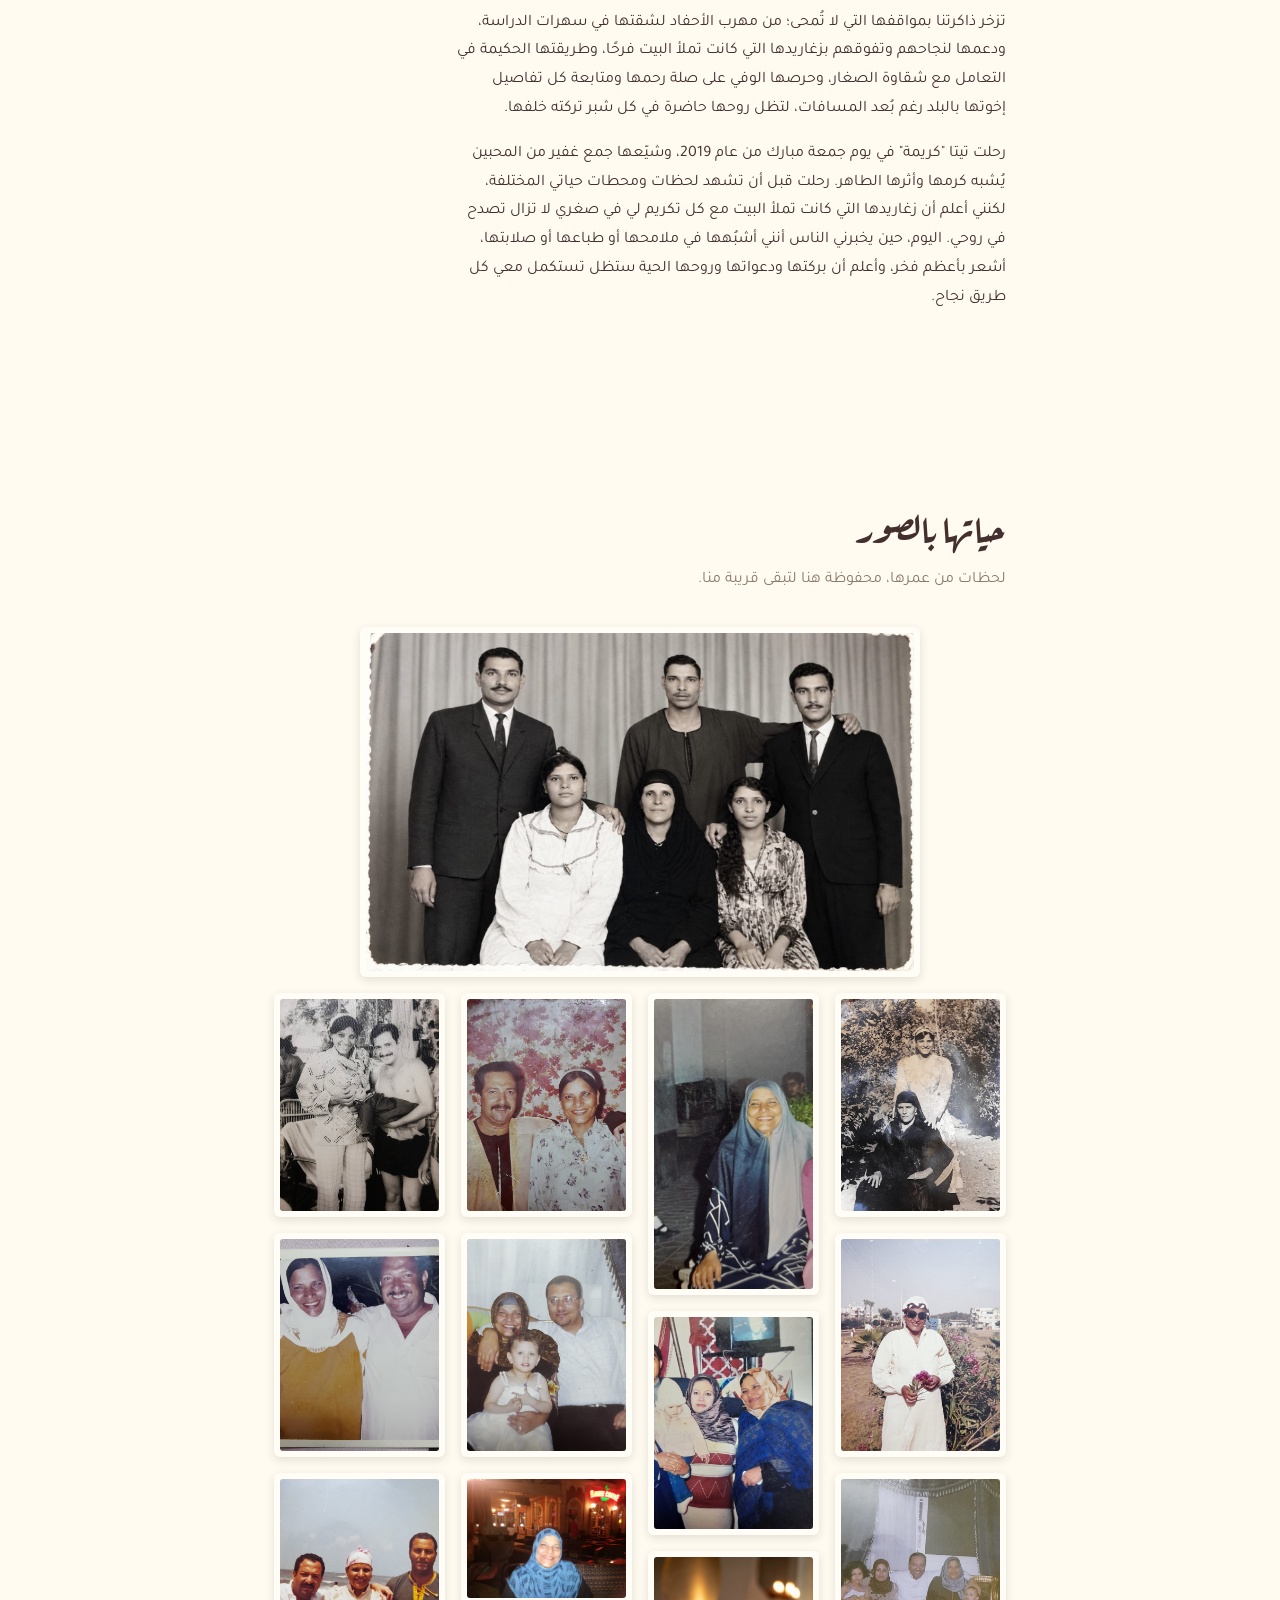
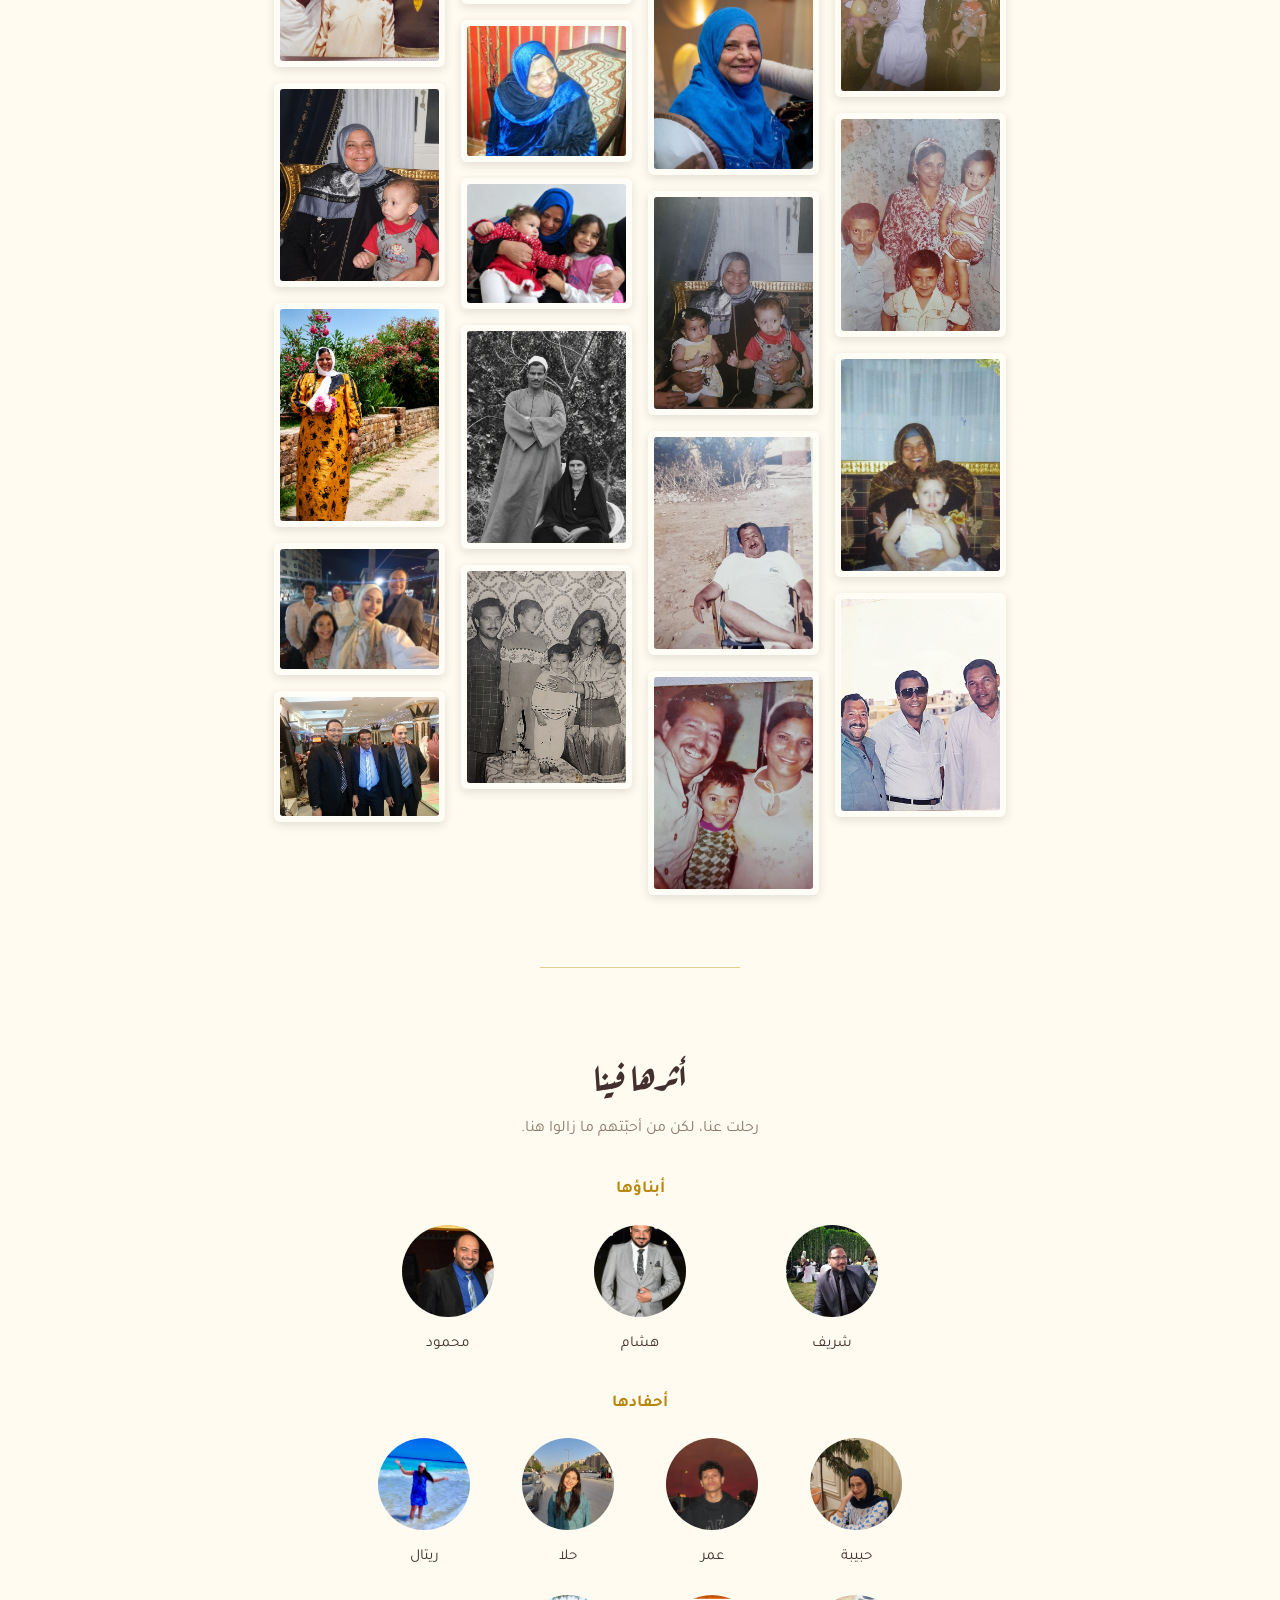
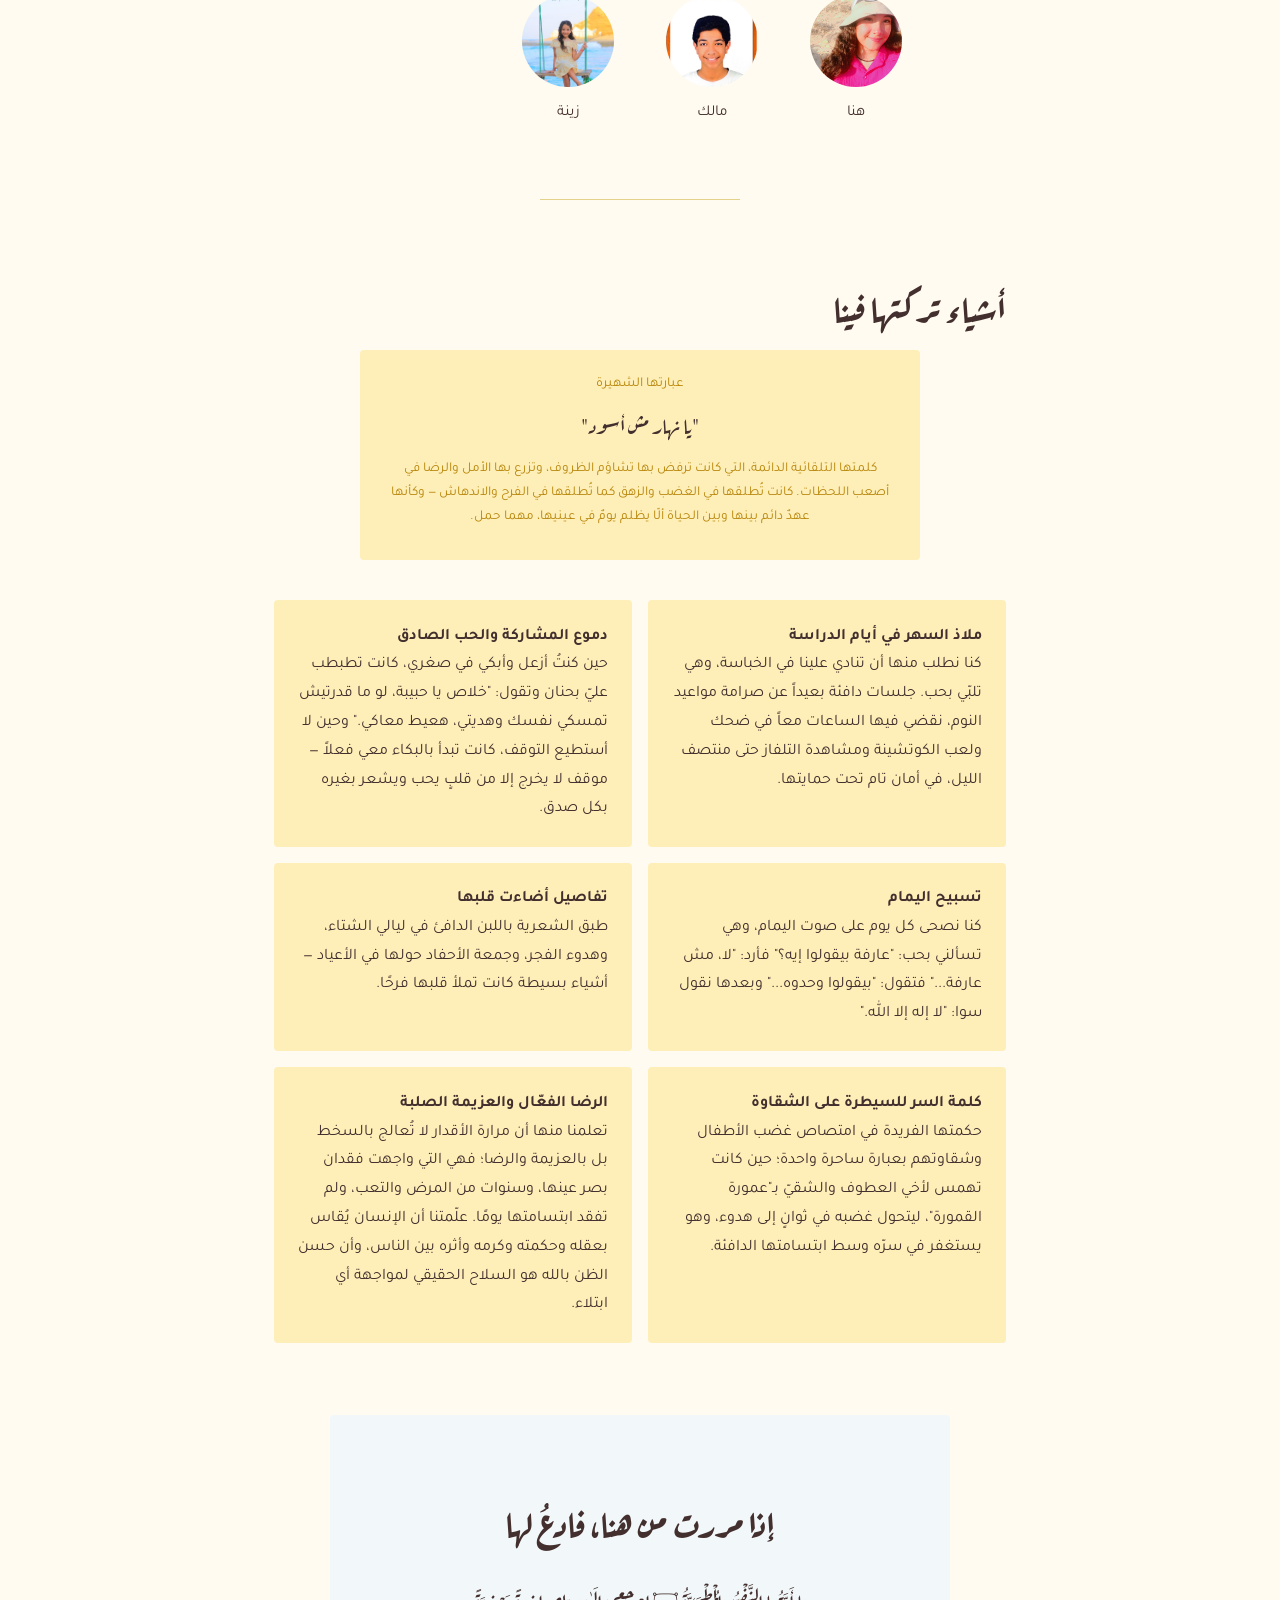
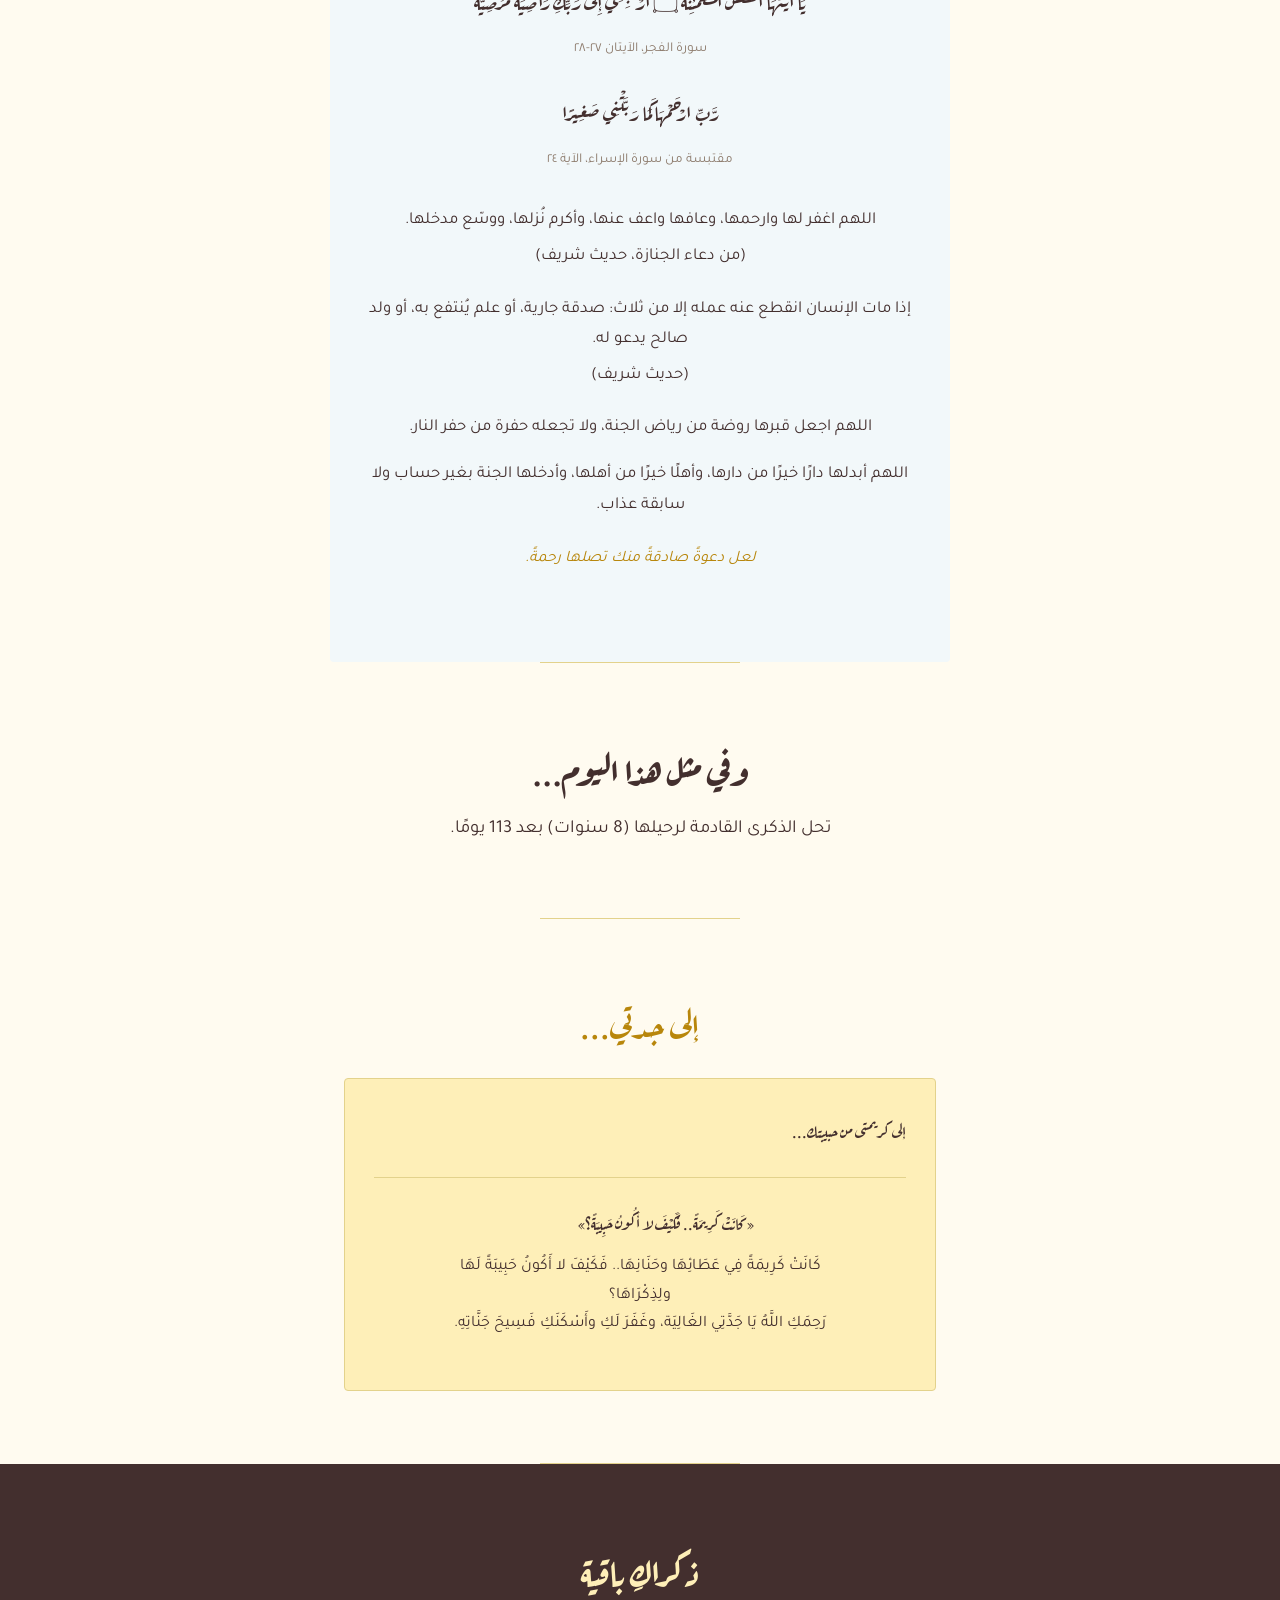
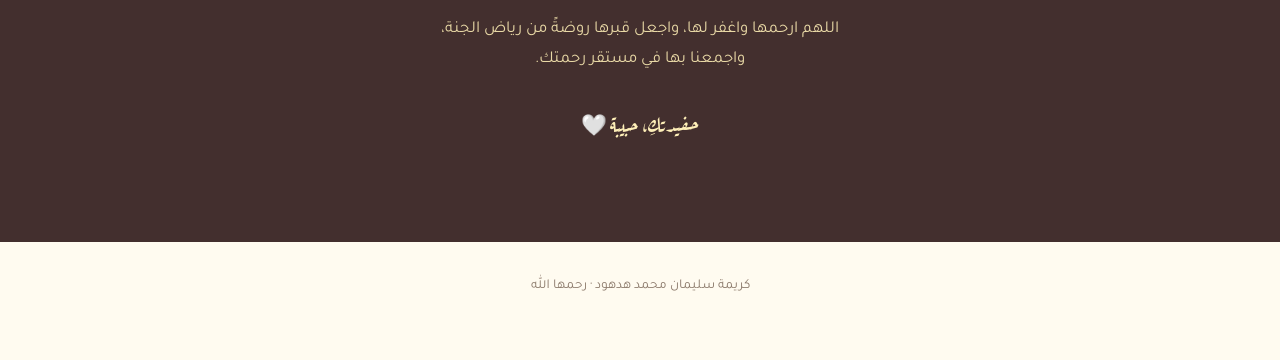
==== commit b8e2e808: "karema" ====
--- a/index.html
+++ b/index.html
@@ -38,7 +38,7 @@
     <!-- ============ HERO ============ -->
     <section class="hero" id="hero" aria-label="الترحيب">
       <div class="hero__media">
-        <img src="assets/photos/تيتا الواجهة الرسمية.png" alt="[صورة جدتي]" class="hero__photo real-photo" data-placeholder-label="[صورة جدتي]">
+        <img src="assets/photos/teta_main.png" alt="[صورة جدتي]" class="hero__photo real-photo" data-placeholder-label="[صورة جدتي]">
         <div class="hero__overlay" aria-hidden="true"></div>
       </div>
       <div class="hero__content">
